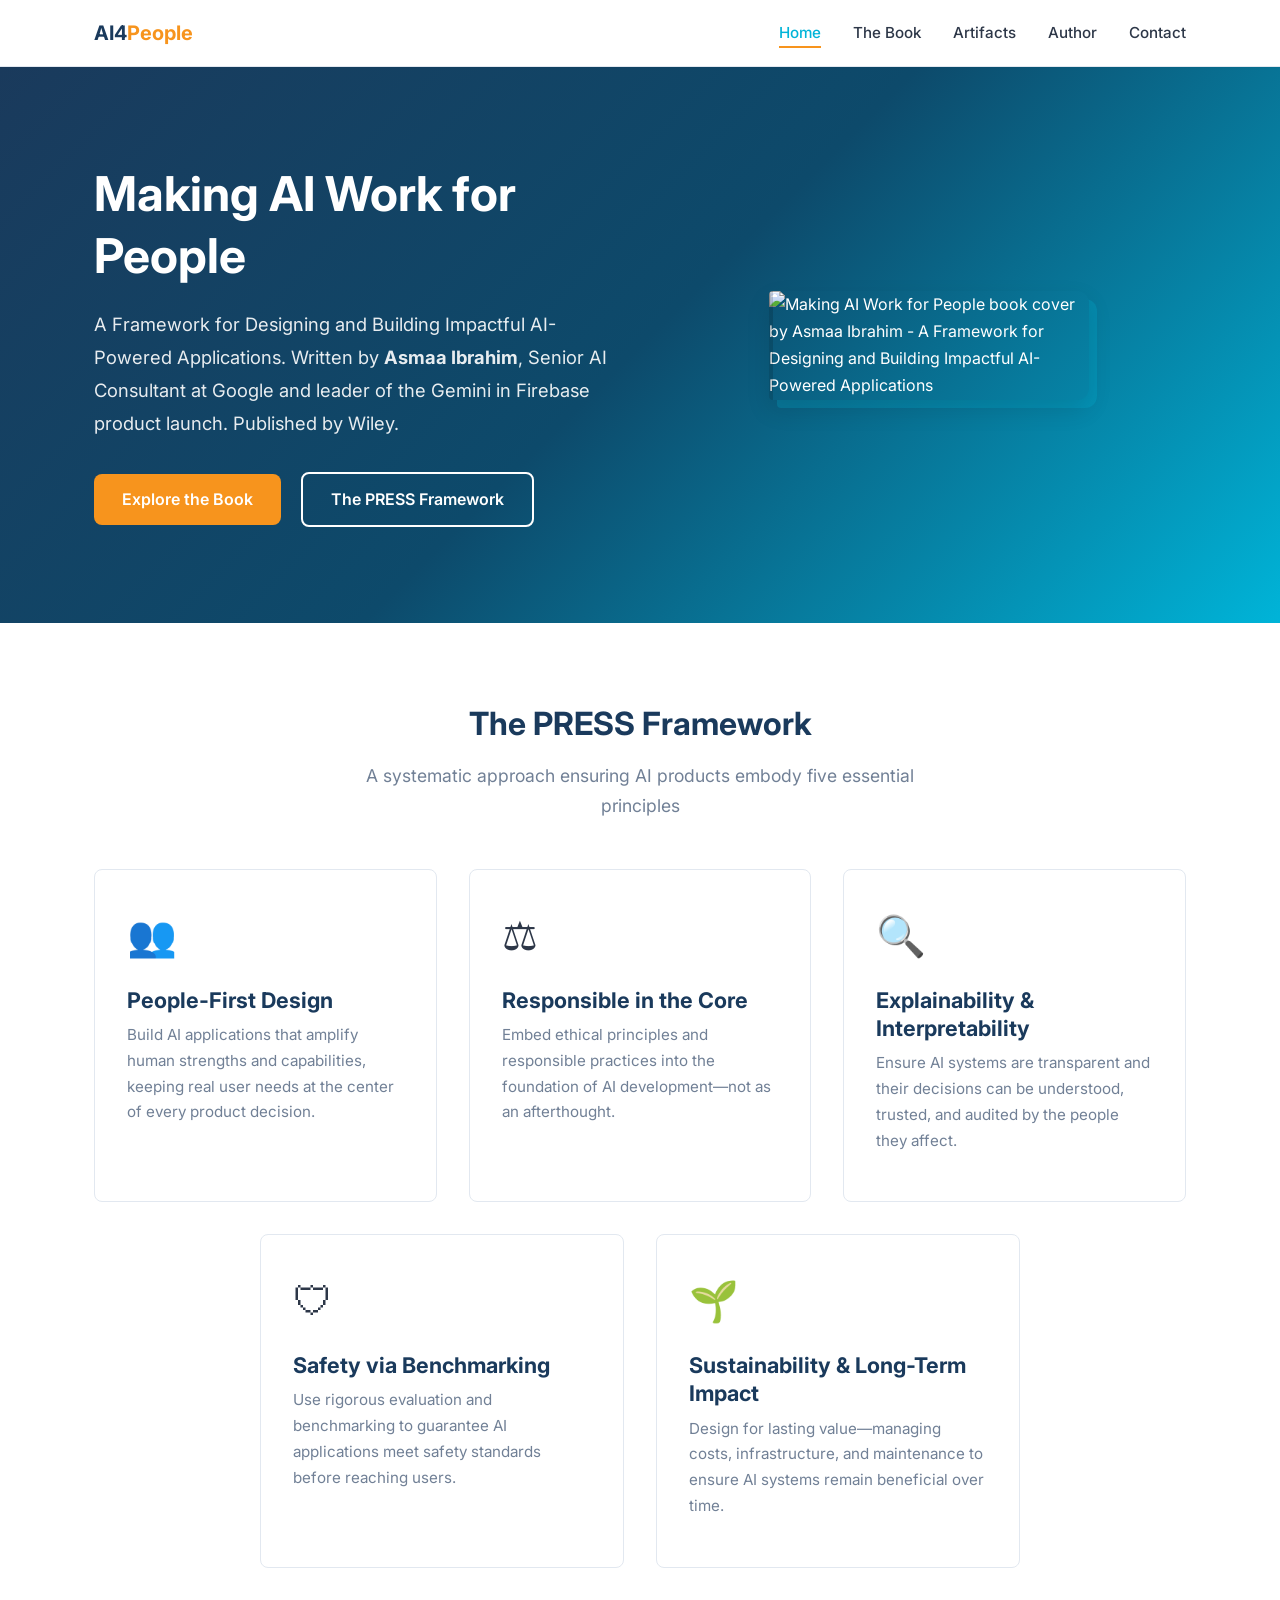
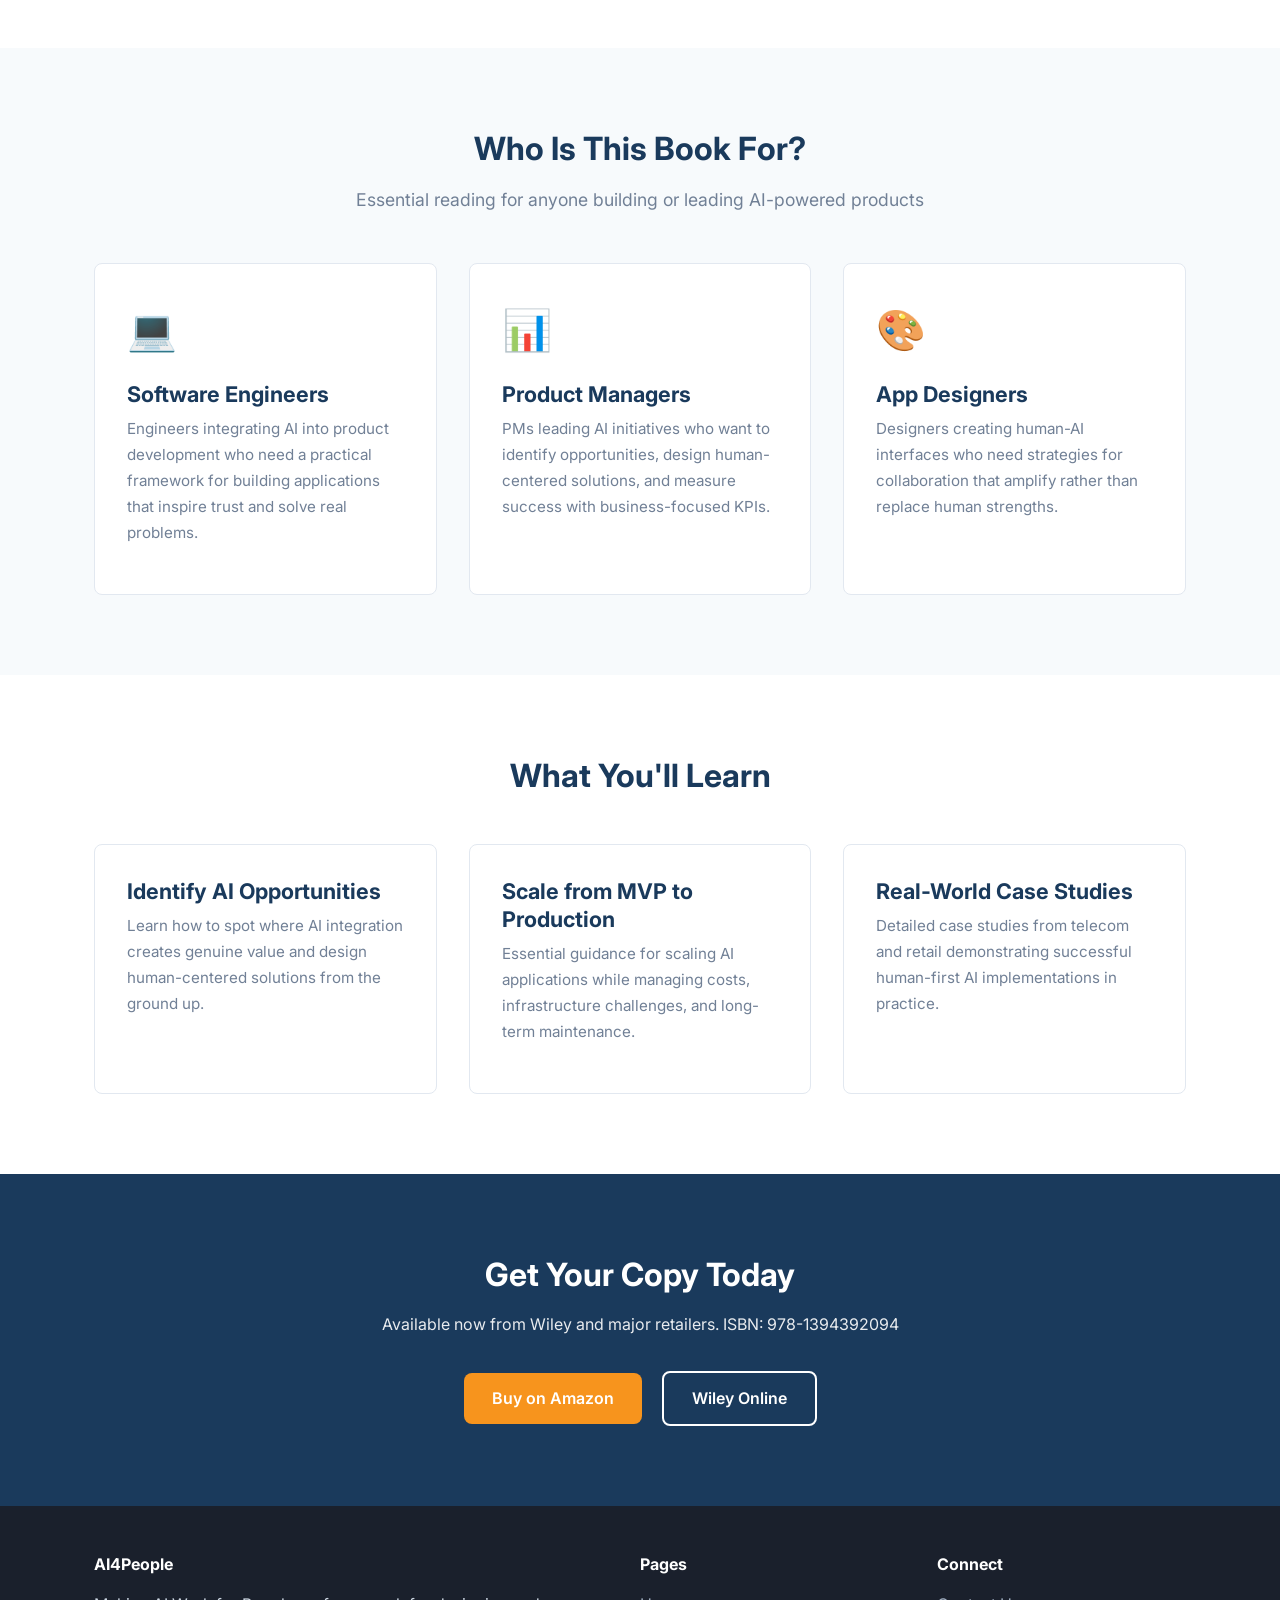
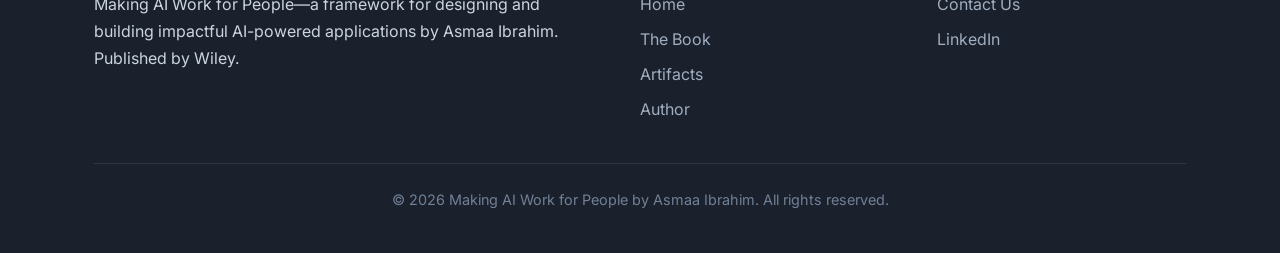
==== index.html @ 65f43d1f "Switch book cover from SVG to actual book cover image Reference images/book-cover.png for the real b" ====
<!DOCTYPE html>
<html lang="en">
<head>
  <meta charset="UTF-8">
  <meta name="viewport" content="width=device-width, initial-scale=1.0">
  <meta name="description" content="Making AI Work for People by Asmaa Ibrahim - A framework for designing and building impactful AI-powered applications. Published by Wiley.">
  <title>Making AI Work for People | Asmaa Ibrahim</title>
  <link rel="preconnect" href="https://fonts.googleapis.com">
  <link href="https://fonts.googleapis.com/css2?family=Inter:wght@400;500;600;700&display=swap" rel="stylesheet">
  <link rel="stylesheet" href="css/style.css">
</head>
<body>

  <!-- Navigation -->
  <nav class="navbar">
    <div class="container">
      <a href="index.html" class="logo">AI4<span>People</span></a>
      <button class="nav-toggle" aria-label="Toggle navigation">&#9776;</button>
      <ul class="nav-links">
        <li><a href="index.html">Home</a></li>
        <li><a href="book.html">The Book</a></li>
        <li><a href="artifacts.html">Artifacts</a></li>
        <li><a href="author.html">Author</a></li>
        <li><a href="contact.html">Contact</a></li>
      </ul>
    </div>
  </nav>

  <!-- Hero -->
  <section class="hero">
    <div class="container">
      <div class="hero-grid">
        <div>
          <h1>Making AI Work for People</h1>
          <p>A Framework for Designing and Building Impactful AI-Powered Applications. Written by <strong>Asmaa Ibrahim</strong>, Senior AI Consultant at Google and leader of the Gemini in Firebase product launch. Published by Wiley.</p>
          <a href="book.html" class="btn btn-primary">Explore the Book</a>
          <a href="artifacts.html" class="btn btn-outline" style="color:#fff;border-color:#fff;">The PRESS Framework</a>
        </div>
        <div class="hero-image">
          <div class="book-cover">
            <img src="images/book-cover.png" alt="Making AI Work for People book cover by Asmaa Ibrahim - A Framework for Designing and Building Impactful AI-Powered Applications">
          </div>
        </div>
      </div>
    </div>
  </section>

  <!-- PRESS Framework Overview -->
  <section class="section">
    <div class="container">
      <div class="section-header">
        <h2>The PRESS Framework</h2>
        <p>A systematic approach ensuring AI products embody five essential principles</p>
      </div>
      <div class="card-grid">
        <div class="card">
          <div class="card-icon">&#128101;</div>
          <h3>People-First Design</h3>
          <p>Build AI applications that amplify human strengths and capabilities, keeping real user needs at the center of every product decision.</p>
        </div>
        <div class="card">
          <div class="card-icon">&#9878;</div>
          <h3>Responsible in the Core</h3>
          <p>Embed ethical principles and responsible practices into the foundation of AI development&#8212;not as an afterthought.</p>
        </div>
        <div class="card">
          <div class="card-icon">&#128269;</div>
          <h3>Explainability &amp; Interpretability</h3>
          <p>Ensure AI systems are transparent and their decisions can be understood, trusted, and audited by the people they affect.</p>
        </div>
      </div>
      <div class="card-grid" style="margin-top: 2rem; max-width: 760px; margin-left: auto; margin-right: auto;">
        <div class="card">
          <div class="card-icon">&#128737;</div>
          <h3>Safety via Benchmarking</h3>
          <p>Use rigorous evaluation and benchmarking to guarantee AI applications meet safety standards before reaching users.</p>
        </div>
        <div class="card">
          <div class="card-icon">&#127793;</div>
          <h3>Sustainability &amp; Long-Term Impact</h3>
          <p>Design for lasting value&#8212;managing costs, infrastructure, and maintenance to ensure AI systems remain beneficial over time.</p>
        </div>
      </div>
    </div>
  </section>

  <!-- Who Is This For -->
  <section class="section section-alt">
    <div class="container">
      <div class="section-header">
        <h2>Who Is This Book For?</h2>
        <p>Essential reading for anyone building or leading AI-powered products</p>
      </div>
      <div class="card-grid">
        <div class="card">
          <div class="card-icon">&#128187;</div>
          <h3>Software Engineers</h3>
          <p>Engineers integrating AI into product development who need a practical framework for building applications that inspire trust and solve real problems.</p>
        </div>
        <div class="card">
          <div class="card-icon">&#128202;</div>
          <h3>Product Managers</h3>
          <p>PMs leading AI initiatives who want to identify opportunities, design human-centered solutions, and measure success with business-focused KPIs.</p>
        </div>
        <div class="card">
          <div class="card-icon">&#127912;</div>
          <h3>App Designers</h3>
          <p>Designers creating human-AI interfaces who need strategies for collaboration that amplify rather than replace human strengths.</p>
        </div>
      </div>
    </div>
  </section>

  <!-- What You'll Learn -->
  <section class="section">
    <div class="container">
      <div class="section-header">
        <h2>What You'll Learn</h2>
      </div>
      <div class="card-grid">
        <div class="card">
          <h3>Identify AI Opportunities</h3>
          <p>Learn how to spot where AI integration creates genuine value and design human-centered solutions from the ground up.</p>
        </div>
        <div class="card">
          <h3>Scale from MVP to Production</h3>
          <p>Essential guidance for scaling AI applications while managing costs, infrastructure challenges, and long-term maintenance.</p>
        </div>
        <div class="card">
          <h3>Real-World Case Studies</h3>
          <p>Detailed case studies from telecom and retail demonstrating successful human-first AI implementations in practice.</p>
        </div>
      </div>
    </div>
  </section>

  <!-- CTA -->
  <section class="section" style="background: var(--primary); color: #fff; text-align: center;">
    <div class="container">
      <h2 style="color: #fff;">Get Your Copy Today</h2>
      <p style="max-width: 600px; margin: 1rem auto 2rem; opacity: 0.9;">Available now from Wiley and major retailers. ISBN: 978-1394392094</p>
      <a href="https://www.amazon.com/Making-Work-People-AI-Powered-Applications/dp/1394392095" class="btn btn-primary" style="margin-right: 1rem;" target="_blank" rel="noopener">Buy on Amazon</a>
      <a href="https://onlinelibrary.wiley.com/doi/book/10.1002/9781394406463" class="btn btn-outline" style="color:#fff;border-color:#fff;" target="_blank" rel="noopener">Wiley Online</a>
    </div>
  </section>

  <!-- Footer -->
  <footer class="footer">
    <div class="container">
      <div class="footer-grid">
        <div>
          <h4>AI4People</h4>
          <p>Making AI Work for People&#8212;a framework for designing and building impactful AI-powered applications by Asmaa Ibrahim. Published by Wiley.</p>
        </div>
        <div>
          <h4>Pages</h4>
          <ul class="footer-links">
            <li><a href="index.html">Home</a></li>
            <li><a href="book.html">The Book</a></li>
            <li><a href="artifacts.html">Artifacts</a></li>
            <li><a href="author.html">Author</a></li>
          </ul>
        </div>
        <div>
          <h4>Connect</h4>
          <ul class="footer-links">
            <li><a href="contact.html">Contact Us</a></li>
            <li><a href="https://www.linkedin.com/in/asmaa-ibrahim/" target="_blank" rel="noopener">LinkedIn</a></li>
          </ul>
        </div>
      </div>
      <div class="footer-bottom">
        <p>&copy; 2026 Making AI Work for People by Asmaa Ibrahim. All rights reserved.</p>
      </div>
    </div>
  </footer>

  <script src="js/main.js"></script>
</body>
</html>
---- css/style.css ----
/* ===== Reset & Base ===== */
*, *::before, *::after {
  margin: 0;
  padding: 0;
  box-sizing: border-box;
}

:root {
  --primary: #1a3a5c;
  --primary-light: #00b4d8;
  --accent: #f7941d;
  --accent-hover: #e07d0a;
  --teal: #00b4d8;
  --blue: #3b82d0;
  --green: #6bbf4e;
  --coral: #e84d3d;
  --magenta: #e91e8c;
  --text: #2d3748;
  --text-light: #718096;
  --bg: #ffffff;
  --bg-alt: #f7fafc;
  --bg-dark: #1a202c;
  --border: #e2e8f0;
  --shadow: 0 4px 6px rgba(0, 0, 0, 0.07);
  --shadow-lg: 0 10px 25px rgba(0, 0, 0, 0.1);
  --radius: 8px;
  --max-width: 1140px;
}

html {
  scroll-behavior: smooth;
}

body {
  font-family: 'Inter', -apple-system, BlinkMacSystemFont, 'Segoe UI', Roboto, sans-serif;
  color: var(--text);
  background: var(--bg);
  line-height: 1.7;
  font-size: 16px;
}

a {
  color: var(--primary-light);
  text-decoration: none;
  transition: color 0.2s;
}

a:hover {
  color: var(--accent);
}

img {
  max-width: 100%;
  height: auto;
}

/* ===== Typography ===== */
h1, h2, h3, h4 {
  color: var(--primary);
  line-height: 1.3;
  font-weight: 700;
}

h1 { font-size: 2.75rem; }
h2 { font-size: 2rem; margin-bottom: 1rem; }
h3 { font-size: 1.35rem; margin-bottom: 0.5rem; }

p { margin-bottom: 1rem; }

/* ===== Layout ===== */
.container {
  max-width: var(--max-width);
  margin: 0 auto;
  padding: 0 1.5rem;
}

.section {
  padding: 5rem 0;
}

.section-alt {
  background: var(--bg-alt);
}

.section-header {
  text-align: center;
  margin-bottom: 3rem;
}

.section-header p {
  color: var(--text-light);
  font-size: 1.1rem;
  max-width: 600px;
  margin: 0.5rem auto 0;
}

/* ===== Navigation ===== */
.navbar {
  background: var(--bg);
  border-bottom: 1px solid var(--border);
  padding: 1rem 0;
  position: sticky;
  top: 0;
  z-index: 1000;
  box-shadow: 0 1px 3px rgba(0, 0, 0, 0.05);
}

.navbar .container {
  display: flex;
  justify-content: space-between;
  align-items: center;
}

.navbar .logo {
  font-size: 1.25rem;
  font-weight: 700;
  color: var(--primary);
}

.navbar .logo span {
  color: var(--accent);
}

.nav-links {
  display: flex;
  list-style: none;
  gap: 2rem;
}

.nav-links a {
  color: var(--text);
  font-weight: 500;
  font-size: 0.95rem;
  padding: 0.25rem 0;
  border-bottom: 2px solid transparent;
  transition: all 0.2s;
}

.nav-links a:hover,
.nav-links a.active {
  color: var(--primary-light);
  border-bottom-color: var(--accent);
}

.nav-toggle {
  display: none;
  background: none;
  border: none;
  font-size: 1.5rem;
  cursor: pointer;
  color: var(--primary);
}

/* ===== Buttons ===== */
.btn {
  display: inline-block;
  padding: 0.75rem 1.75rem;
  border-radius: var(--radius);
  font-weight: 600;
  font-size: 1rem;
  cursor: pointer;
  transition: all 0.2s;
  border: none;
  text-align: center;
}

.btn-primary {
  background: var(--accent);
  color: #fff;
}

.btn-primary:hover {
  background: var(--accent-hover);
  color: #fff;
}

.btn-outline {
  background: transparent;
  color: var(--primary);
  border: 2px solid var(--primary);
}

.btn-outline:hover {
  background: var(--primary);
  color: #fff;
}

/* ===== Hero ===== */
.hero {
  background: linear-gradient(135deg, var(--primary) 0%, #0d4a6b 50%, var(--teal) 100%);
  color: #fff;
  padding: 6rem 0;
}

.hero-grid {
  display: grid;
  grid-template-columns: 1fr 1fr;
  gap: 4rem;
  align-items: center;
}

.hero h1 {
  color: #fff;
  margin-bottom: 1.25rem;
  font-size: 3rem;
}

.hero p {
  font-size: 1.15rem;
  opacity: 0.9;
  margin-bottom: 2rem;
  line-height: 1.8;
}

.hero .btn-primary {
  margin-right: 1rem;
}

.hero-image {
  display: flex;
  justify-content: center;
}

.book-cover {
  width: 320px;
  border-radius: 4px 12px 12px 4px;
  box-shadow: var(--shadow-lg), 8px 8px 0 rgba(0, 180, 216, 0.25);
  overflow: hidden;
  position: relative;
}

.book-cover::before {
  content: '';
  position: absolute;
  left: 0;
  top: 0;
  bottom: 0;
  width: 4px;
  background: rgba(0,0,0,0.15);
  z-index: 1;
}

.book-cover img {
  width: 100%;
  height: auto;
  display: block;
}

/* ===== Cards ===== */
.card-grid {
  display: grid;
  grid-template-columns: repeat(auto-fit, minmax(300px, 1fr));
  gap: 2rem;
}

.card {
  background: var(--bg);
  border: 1px solid var(--border);
  border-radius: var(--radius);
  padding: 2rem;
  transition: all 0.3s;
}

.card:hover {
  box-shadow: var(--shadow-lg);
  transform: translateY(-2px);
}

.card-icon {
  font-size: 2.5rem;
  margin-bottom: 1rem;
}

.card h3 {
  color: var(--primary);
}

.card p {
  color: var(--text-light);
  font-size: 0.95rem;
}

/* ===== Author Section ===== */
.author-grid {
  display: grid;
  grid-template-columns: 300px 1fr;
  gap: 3rem;
  align-items: start;
}

.author-photo {
  width: 300px;
  height: 300px;
  background: linear-gradient(135deg, var(--bg-alt), var(--border));
  border-radius: 50%;
  display: flex;
  align-items: center;
  justify-content: center;
  font-size: 4rem;
  color: var(--primary);
}

/* ===== Artifacts Table ===== */
.artifact-list {
  display: grid;
  gap: 1.5rem;
}

.artifact-item {
  background: var(--bg);
  border: 1px solid var(--border);
  border-left: 4px solid var(--accent);
  border-radius: var(--radius);
  padding: 1.5rem 2rem;
  transition: all 0.3s;
}

.artifact-item:hover {
  box-shadow: var(--shadow);
}

.artifact-item h3 {
  margin-bottom: 0.25rem;
}

.artifact-meta {
  font-size: 0.85rem;
  color: var(--text-light);
  margin-bottom: 0.5rem;
}

.artifact-tag {
  display: inline-block;
  background: var(--bg-alt);
  color: var(--primary-light);
  font-size: 0.8rem;
  font-weight: 600;
  padding: 0.2rem 0.6rem;
  border-radius: 999px;
  margin-right: 0.5rem;
}

/* ===== Contact Form ===== */
.contact-grid {
  display: grid;
  grid-template-columns: 1fr 1fr;
  gap: 3rem;
}

.form-group {
  margin-bottom: 1.25rem;
}

.form-group label {
  display: block;
  font-weight: 600;
  margin-bottom: 0.4rem;
  font-size: 0.95rem;
}

.form-group input,
.form-group textarea,
.form-group select {
  width: 100%;
  padding: 0.75rem 1rem;
  border: 1px solid var(--border);
  border-radius: var(--radius);
  font-size: 1rem;
  font-family: inherit;
  transition: border-color 0.2s;
}

.form-group input:focus,
.form-group textarea:focus,
.form-group select:focus {
  outline: none;
  border-color: var(--primary-light);
  box-shadow: 0 0 0 3px rgba(0, 180, 216, 0.15);
}

.form-group textarea {
  resize: vertical;
  min-height: 120px;
}

.contact-info-card {
  background: var(--bg-alt);
  border-radius: var(--radius);
  padding: 2rem;
  margin-bottom: 1.5rem;
}

.contact-info-card h3 {
  margin-bottom: 1rem;
}

.contact-info-item {
  display: flex;
  align-items: center;
  gap: 0.75rem;
  margin-bottom: 0.75rem;
  color: var(--text);
}

.contact-info-item span:first-child {
  font-size: 1.25rem;
}

/* ===== Footer ===== */
.footer {
  background: var(--bg-dark);
  color: #cbd5e0;
  padding: 3rem 0 1.5rem;
}

.footer-grid {
  display: grid;
  grid-template-columns: 2fr 1fr 1fr;
  gap: 3rem;
  margin-bottom: 2rem;
}

.footer h4 {
  color: #fff;
  margin-bottom: 1rem;
}

.footer a {
  color: #a0aec0;
}

.footer a:hover {
  color: var(--accent);
}

.footer-links {
  list-style: none;
}

.footer-links li {
  margin-bottom: 0.5rem;
}

.footer-bottom {
  border-top: 1px solid #2d3748;
  padding-top: 1.5rem;
  text-align: center;
  font-size: 0.9rem;
  color: #718096;
}

/* ===== Chapter List ===== */
.chapter-list {
  counter-reset: chapter;
}

.chapter-item {
  display: flex;
  gap: 1.5rem;
  padding: 1.25rem 0;
  border-bottom: 1px solid var(--border);
}

.chapter-number {
  flex-shrink: 0;
  width: 48px;
  height: 48px;
  background: var(--primary);
  color: #fff;
  border-radius: 50%;
  display: flex;
  align-items: center;
  justify-content: center;
  font-weight: 700;
  font-size: 1.1rem;
}

.chapter-item h3 {
  margin-bottom: 0.25rem;
}

.chapter-item p {
  color: var(--text-light);
  font-size: 0.95rem;
  margin-bottom: 0;
}

/* ===== Responsive ===== */
@media (max-width: 768px) {
  h1 { font-size: 2rem; }
  h2 { font-size: 1.5rem; }

  .hero { padding: 3rem 0; }
  .hero h1 { font-size: 2.25rem; }
  .hero-grid { grid-template-columns: 1fr; text-align: center; }
  .hero-image { order: -1; }
  .book-cover { width: 220px; }

  .section { padding: 3rem 0; }

  .nav-toggle { display: block; }
  .nav-links {
    display: none;
    position: absolute;
    top: 100%;
    left: 0;
    right: 0;
    background: var(--bg);
    flex-direction: column;
    padding: 1rem 1.5rem;
    border-bottom: 1px solid var(--border);
    gap: 0.75rem;
  }
  .nav-links.open { display: flex; }

  .card-grid { grid-template-columns: 1fr; }
  .author-grid { grid-template-columns: 1fr; justify-items: center; text-align: center; }
  .contact-grid { grid-template-columns: 1fr; }
  .footer-grid { grid-template-columns: 1fr; }
}
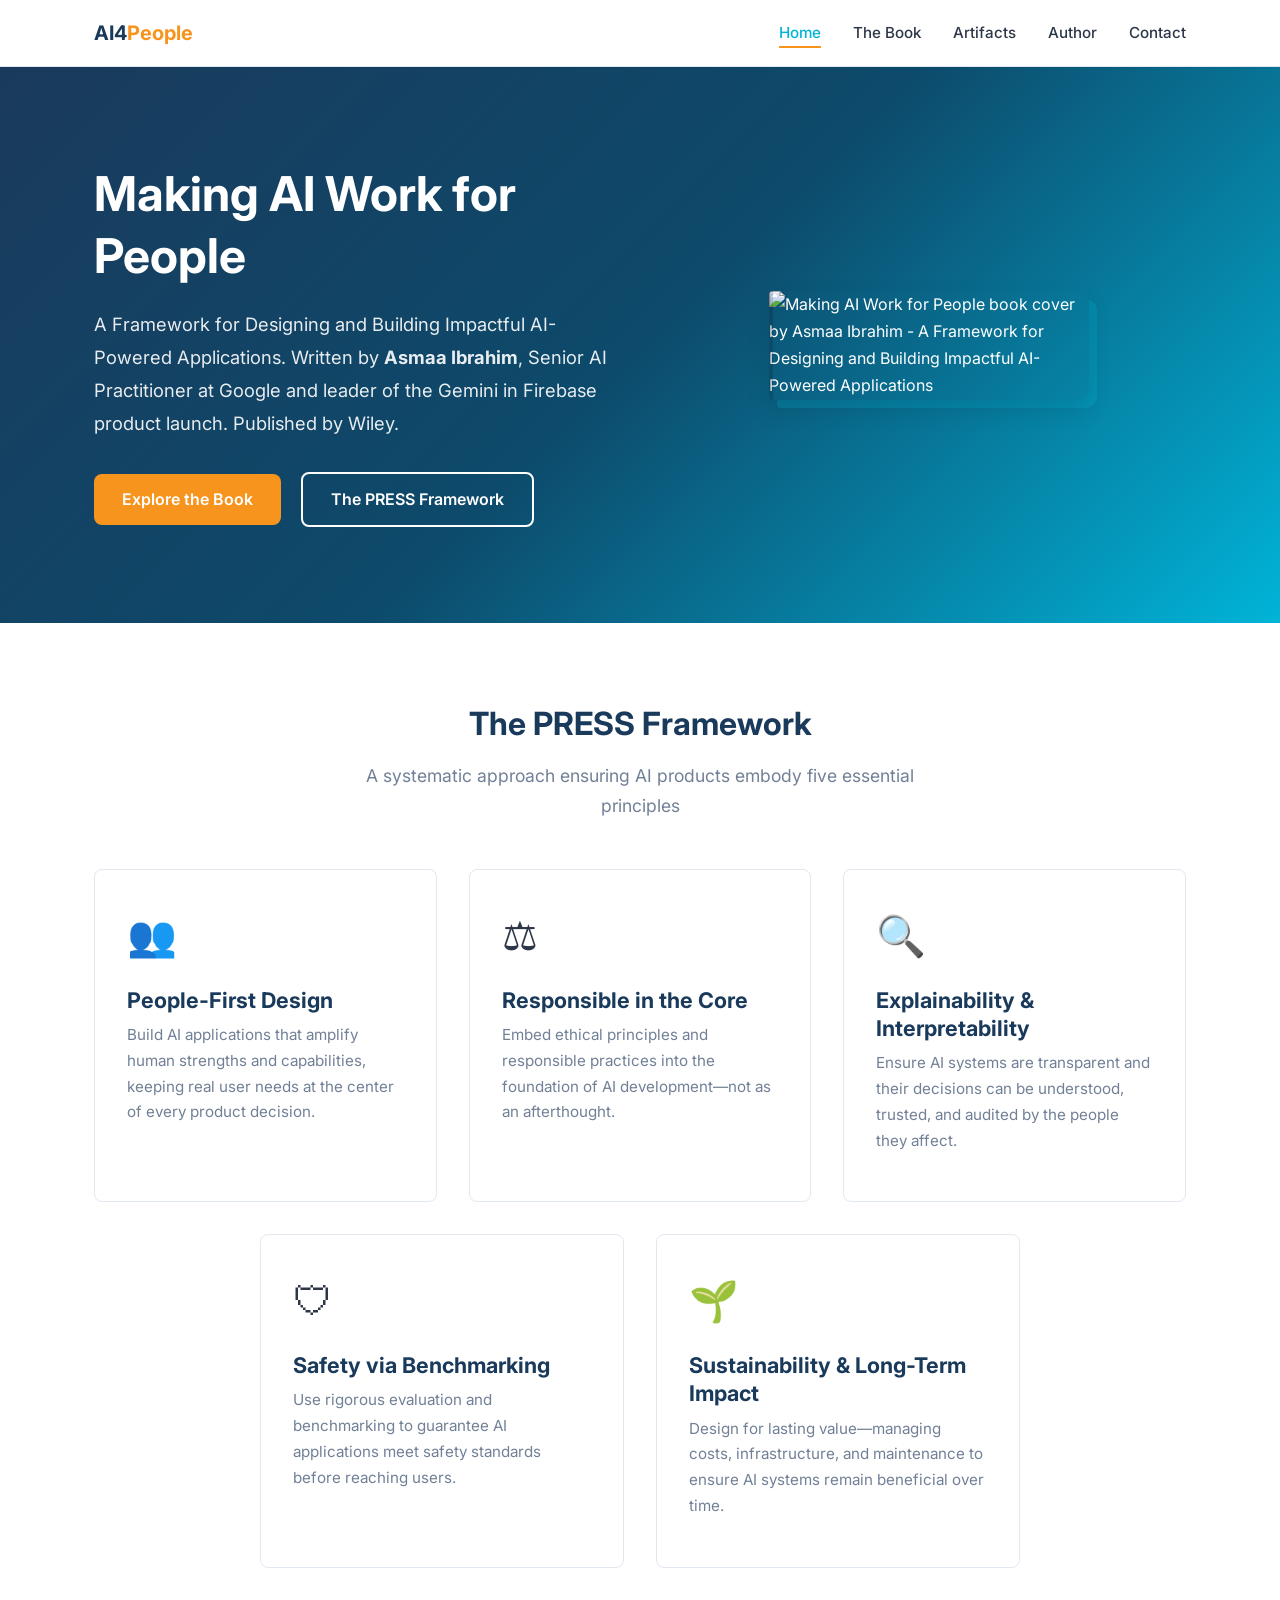
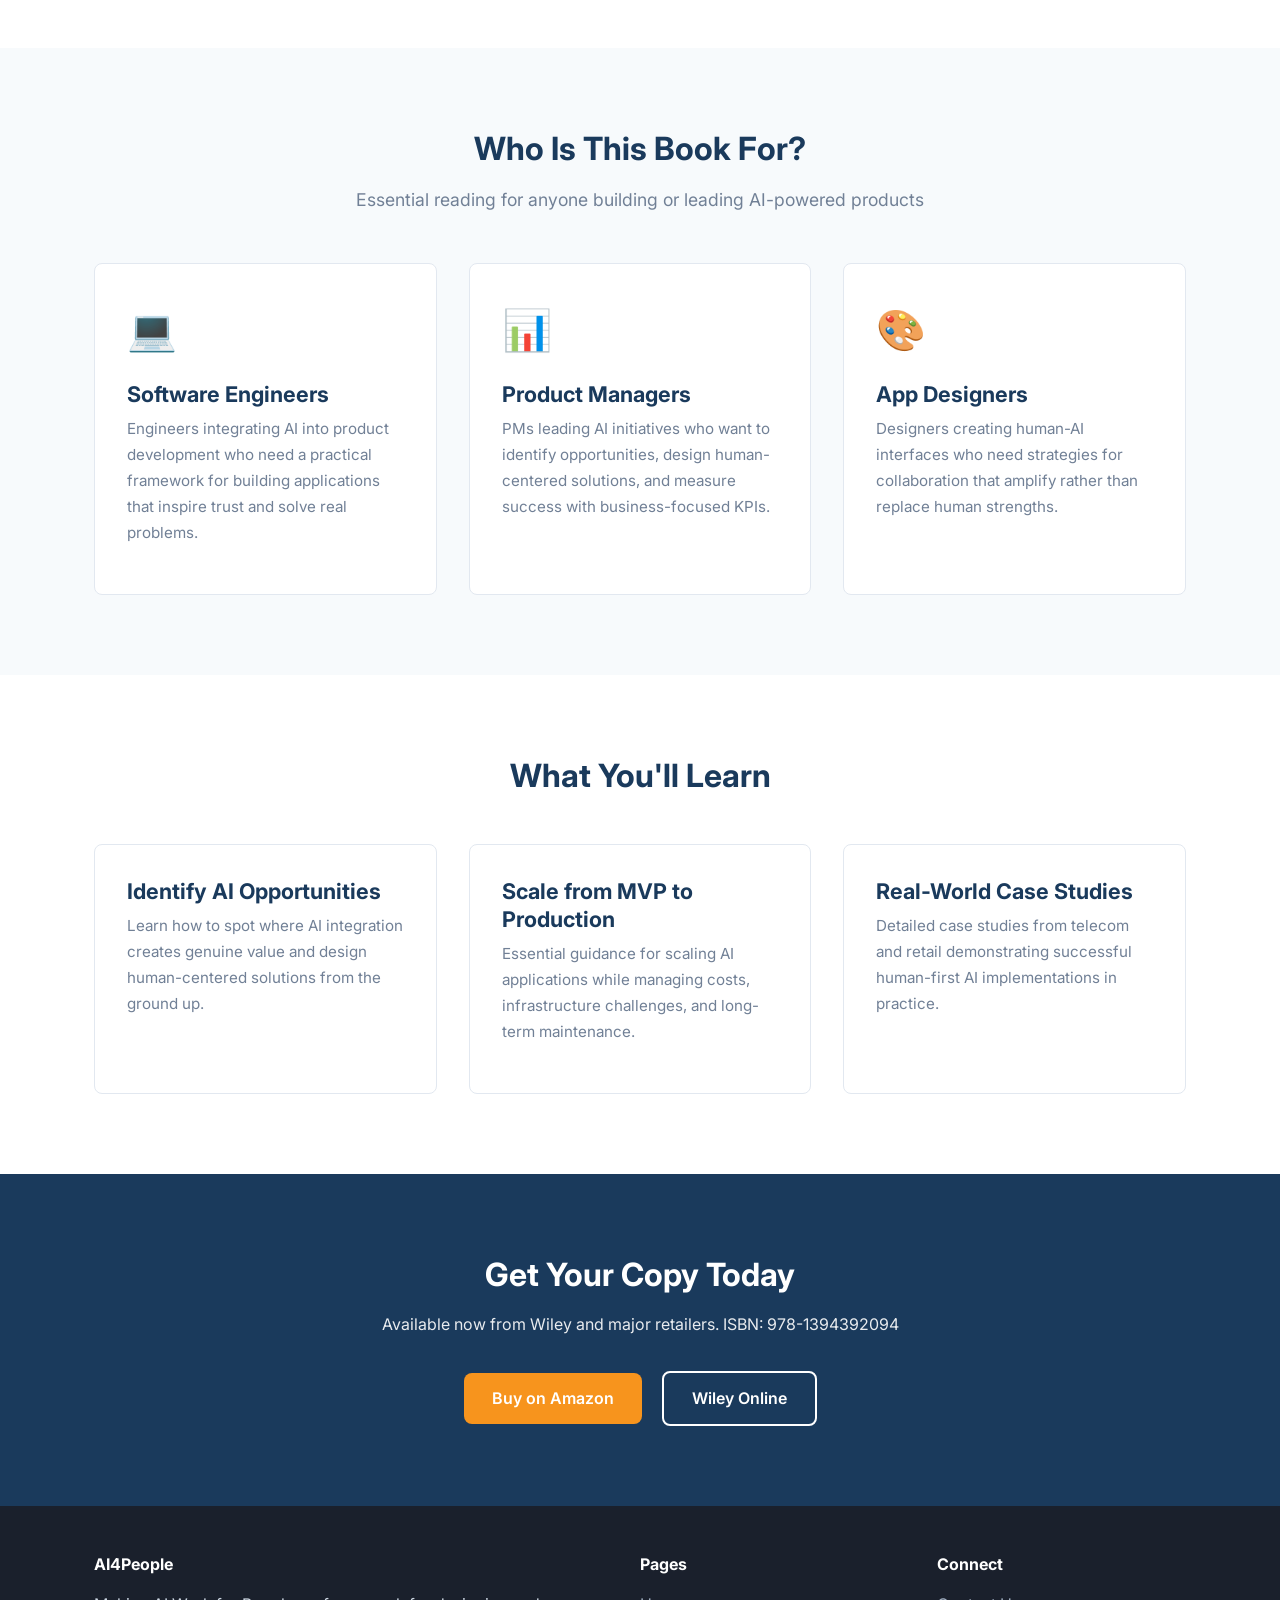
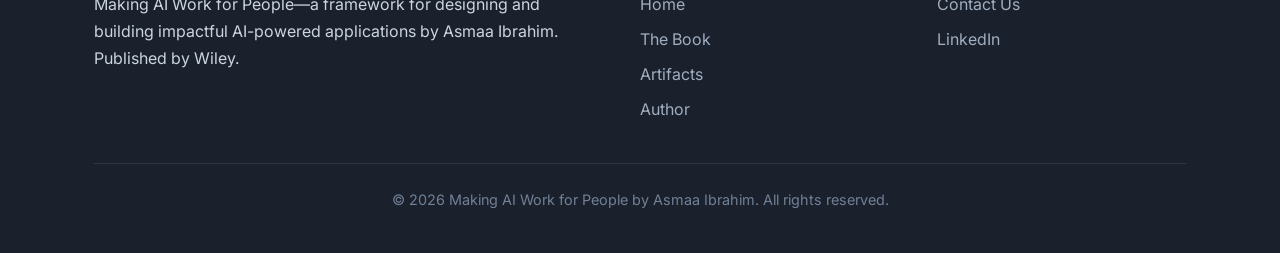
==== commit 5253c945: "Replace AI Consultant with AI Practitioner across all pages https://claude.ai/code/session_01W38r7Wu" ====
--- a/index.html
+++ b/index.html
@@ -32,7 +32,7 @@
       <div class="hero-grid">
         <div>
           <h1>Making AI Work for People</h1>
-          <p>A Framework for Designing and Building Impactful AI-Powered Applications. Written by <strong>Asmaa Ibrahim</strong>, Senior AI Consultant at Google and leader of the Gemini in Firebase product launch. Published by Wiley.</p>
+          <p>A Framework for Designing and Building Impactful AI-Powered Applications. Written by <strong>Asmaa Ibrahim</strong>, Senior AI Practitioner at Google and leader of the Gemini in Firebase product launch. Published by Wiley.</p>
           <a href="book.html" class="btn btn-primary">Explore the Book</a>
           <a href="artifacts.html" class="btn btn-outline" style="color:#fff;border-color:#fff;">The PRESS Framework</a>
         </div>
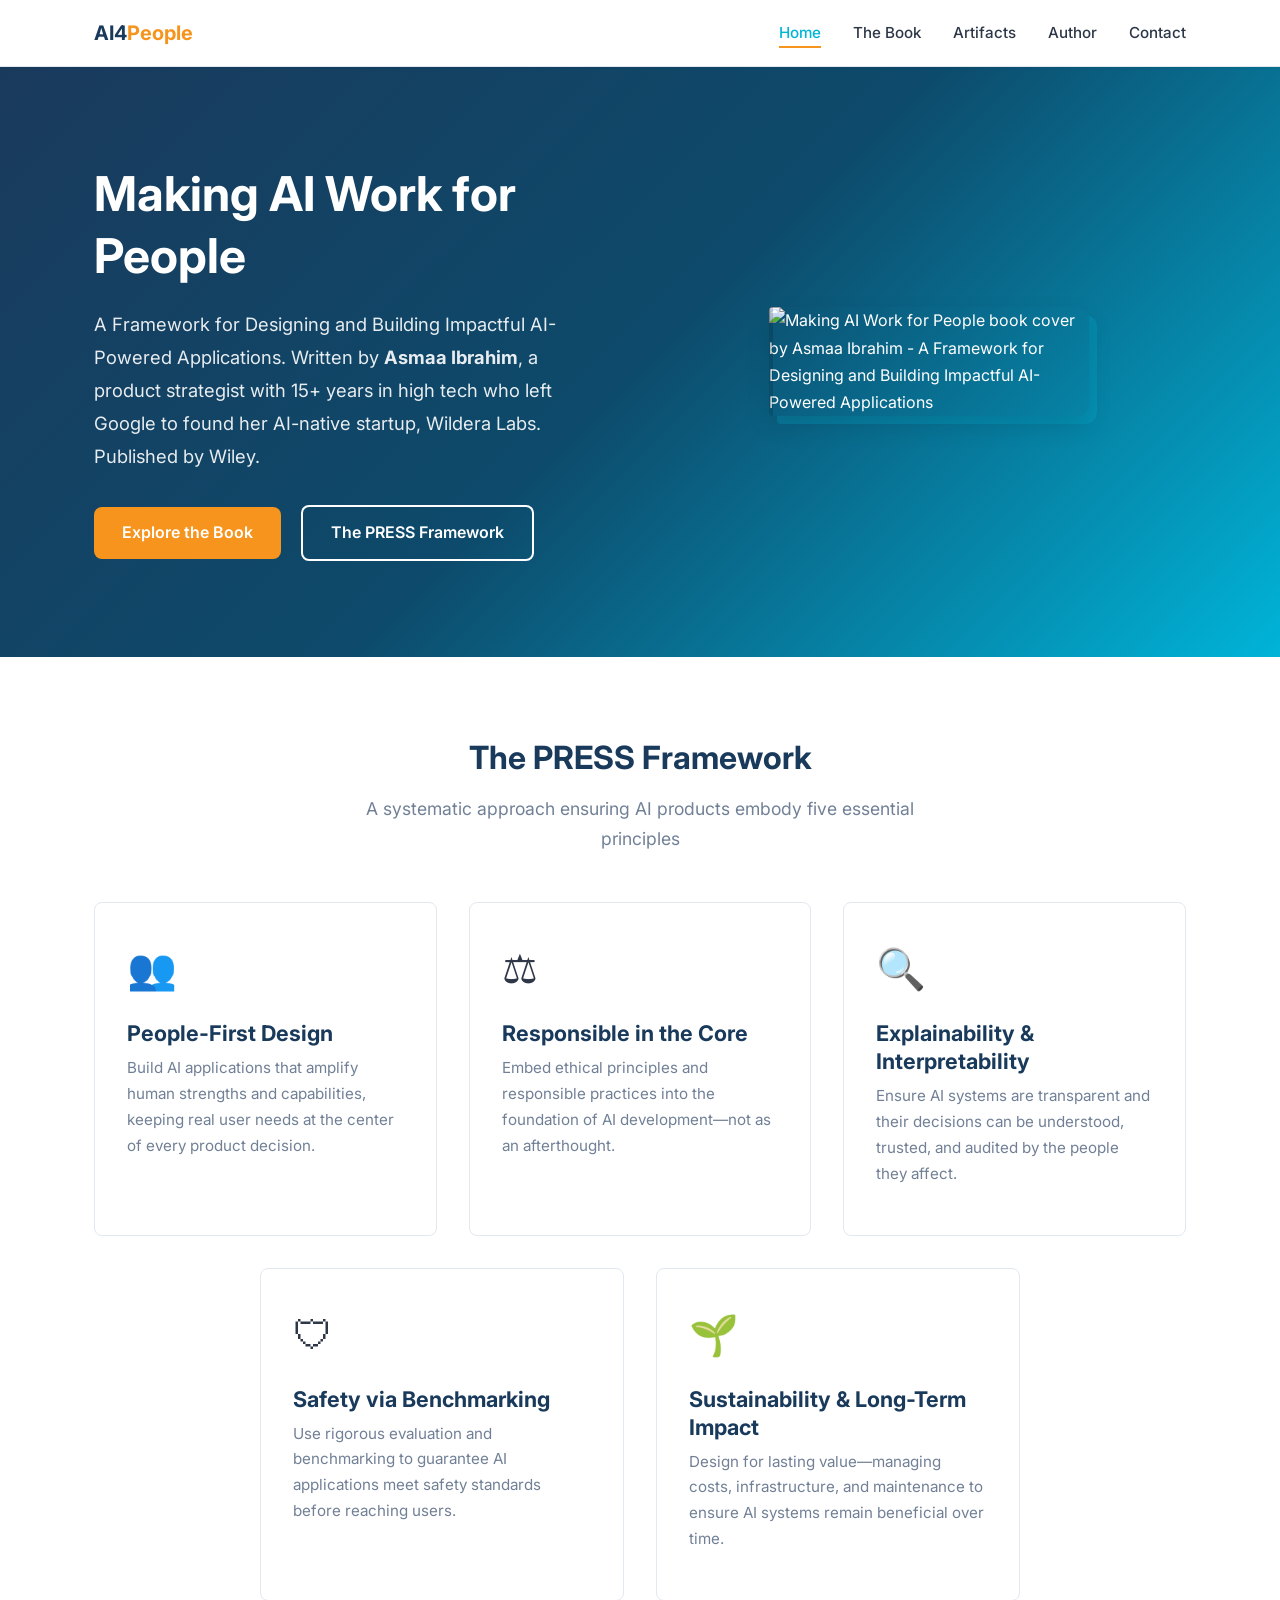
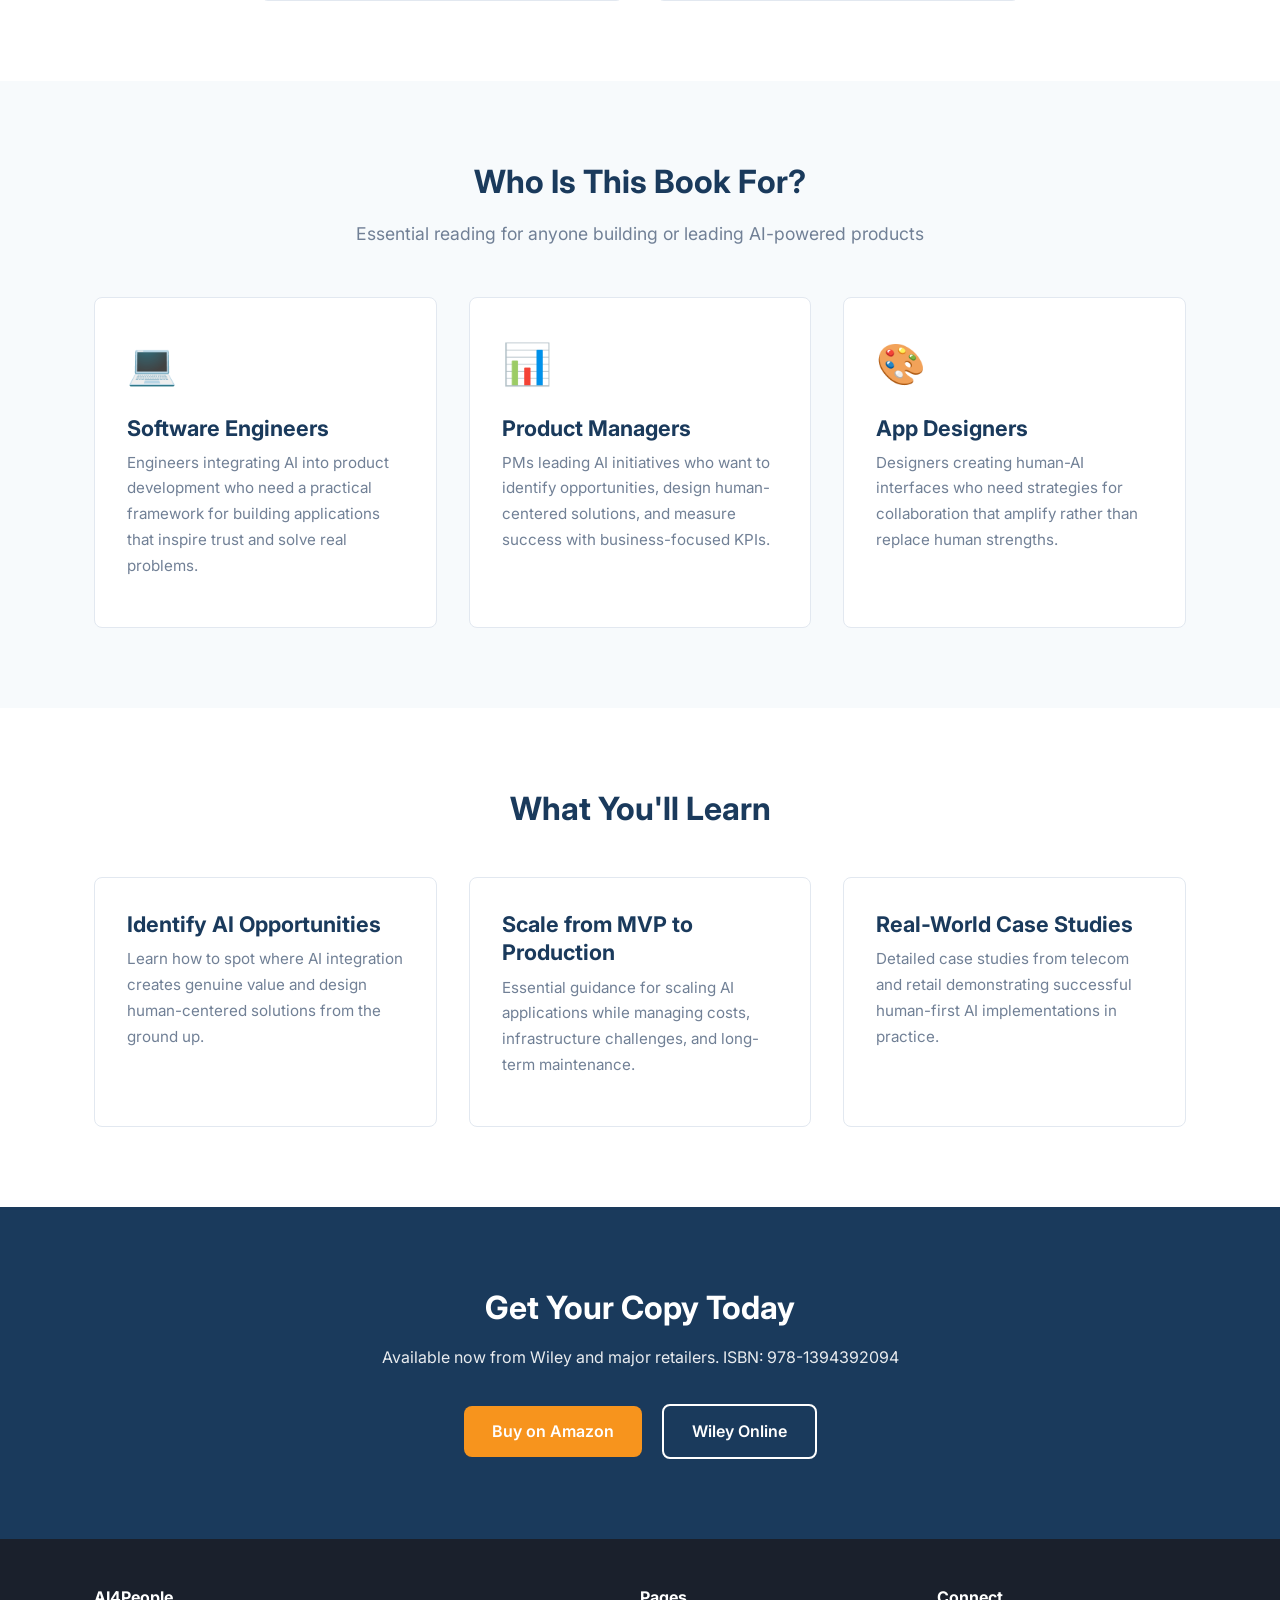
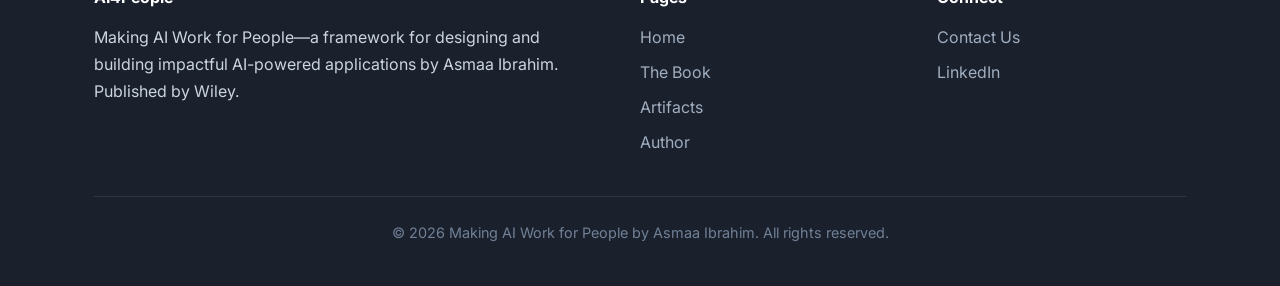
==== commit caf0ebbb: "Update author bio to highlight founding Wildera Labs after leaving Google Reword bio across all page" ====
--- a/index.html
+++ b/index.html
@@ -32,7 +32,7 @@
       <div class="hero-grid">
         <div>
           <h1>Making AI Work for People</h1>
-          <p>A Framework for Designing and Building Impactful AI-Powered Applications. Written by <strong>Asmaa Ibrahim</strong>, Senior AI Practitioner at Google and leader of the Gemini in Firebase product launch. Published by Wiley.</p>
+          <p>A Framework for Designing and Building Impactful AI-Powered Applications. Written by <strong>Asmaa Ibrahim</strong>, a product strategist with 15+ years in high tech who left Google to found her AI-native startup, Wildera Labs. Published by Wiley.</p>
           <a href="book.html" class="btn btn-primary">Explore the Book</a>
           <a href="artifacts.html" class="btn btn-outline" style="color:#fff;border-color:#fff;">The PRESS Framework</a>
         </div>
--- a/css/style.css
+++ b/css/style.css
@@ -291,13 +291,14 @@
 .author-photo {
   width: 300px;
   height: 300px;
-  background: linear-gradient(135deg, var(--bg-alt), var(--border));
   border-radius: 50%;
-  display: flex;
-  align-items: center;
-  justify-content: center;
-  font-size: 4rem;
-  color: var(--primary);
+  overflow: hidden;
+}
+
+.author-photo img {
+  width: 100%;
+  height: 100%;
+  object-fit: cover;
 }
 
 /* ===== Artifacts Table ===== */
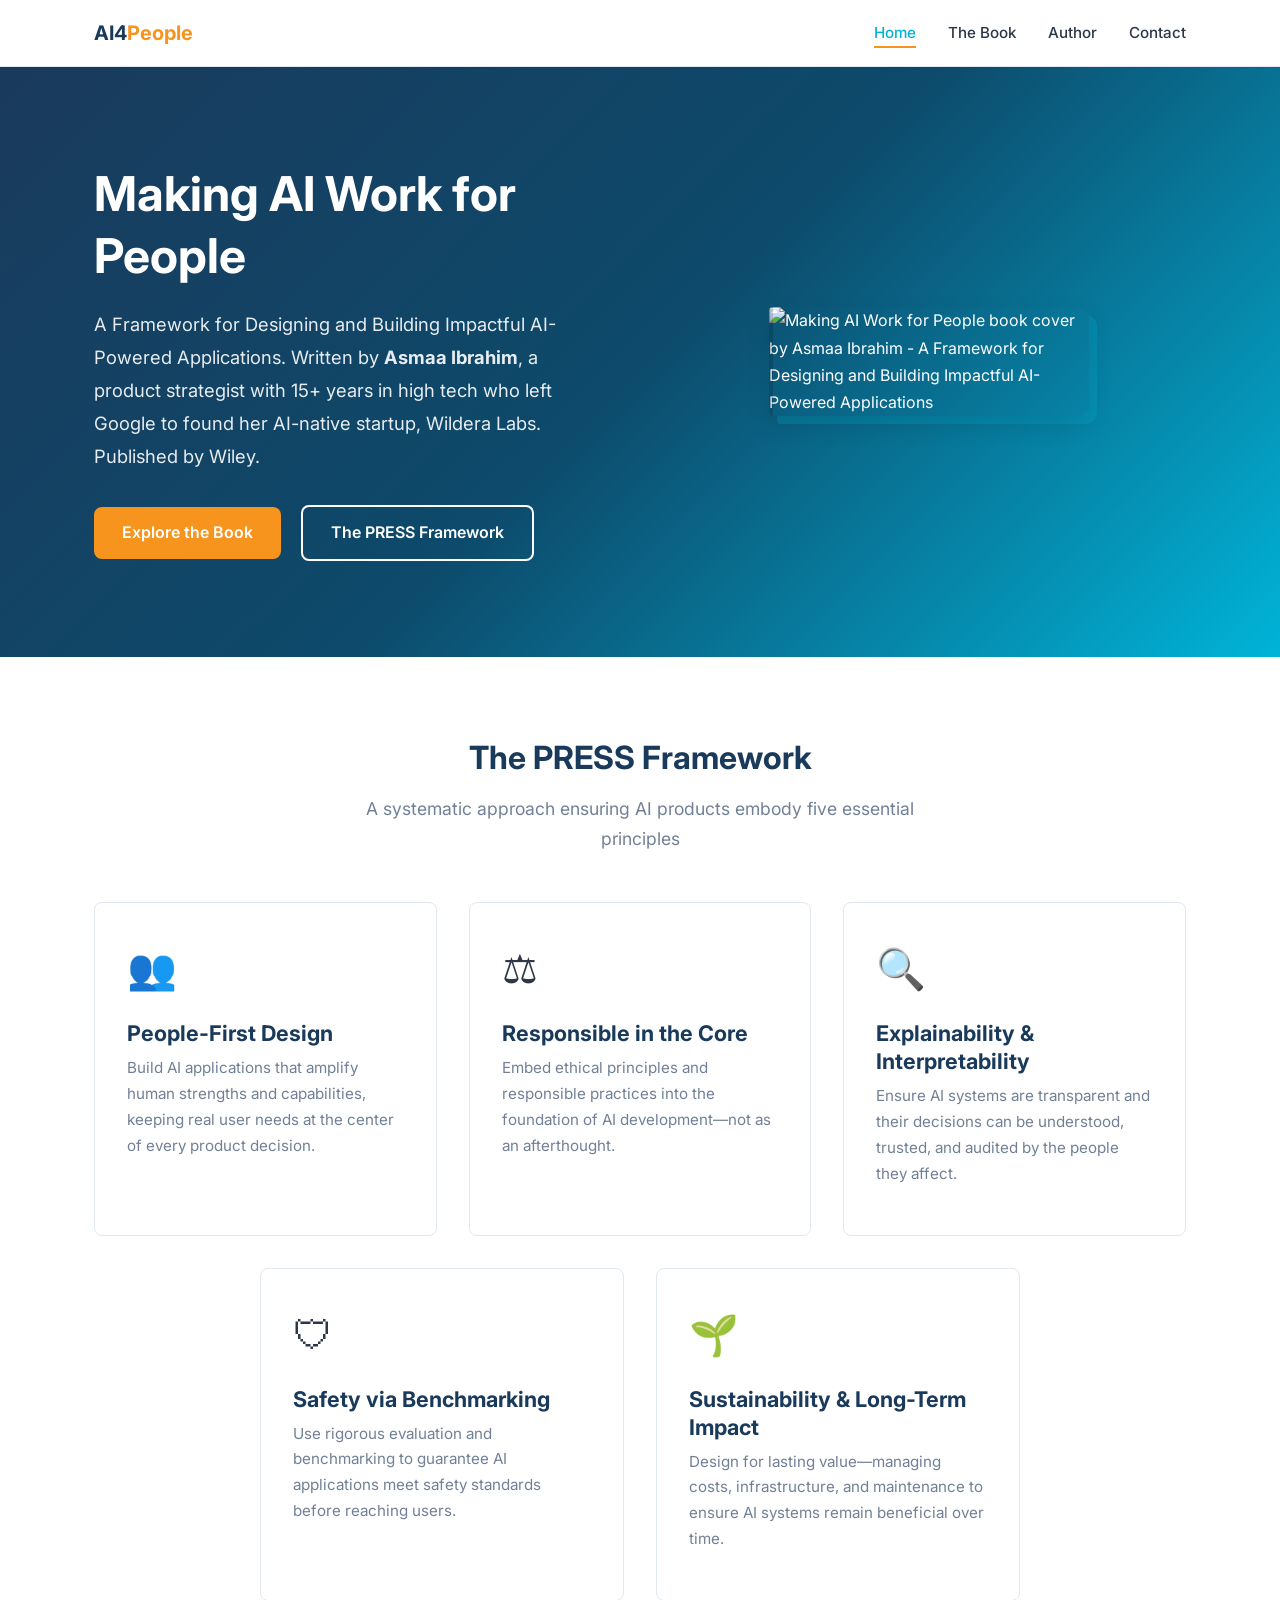
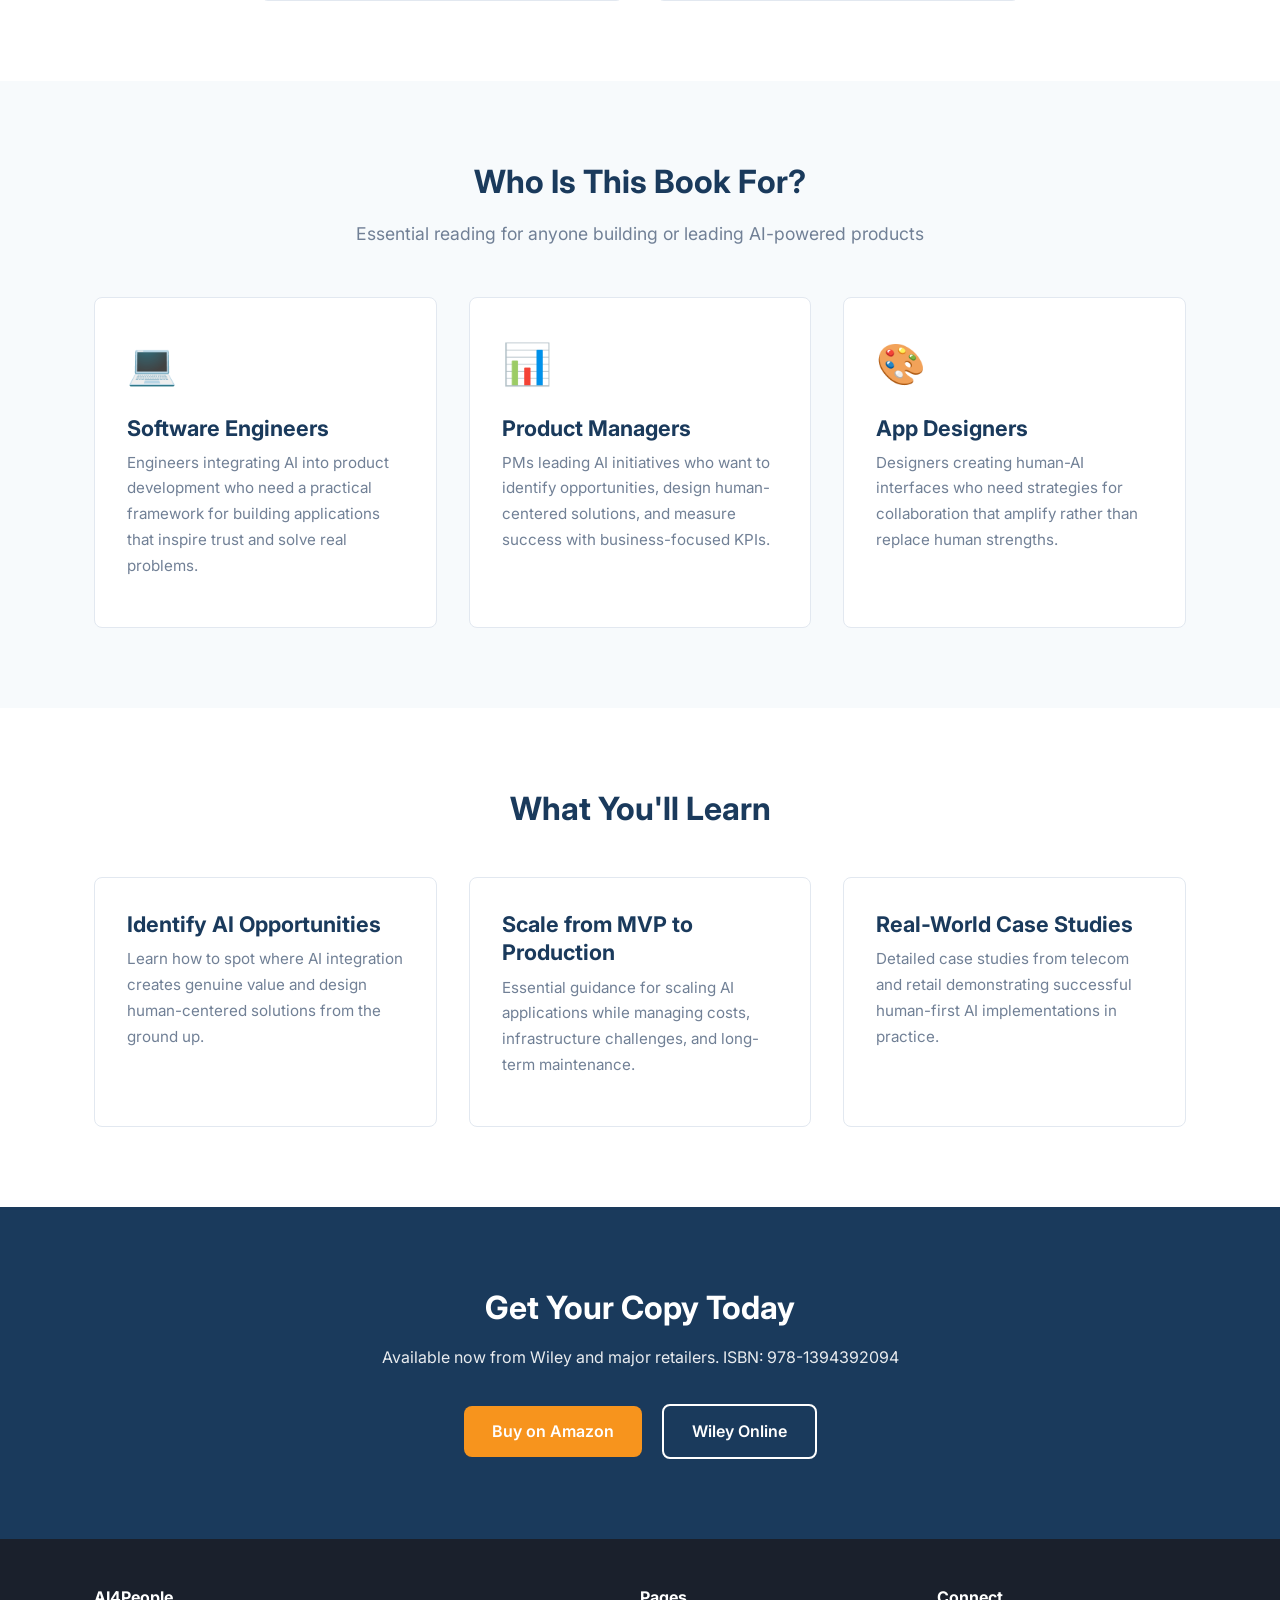
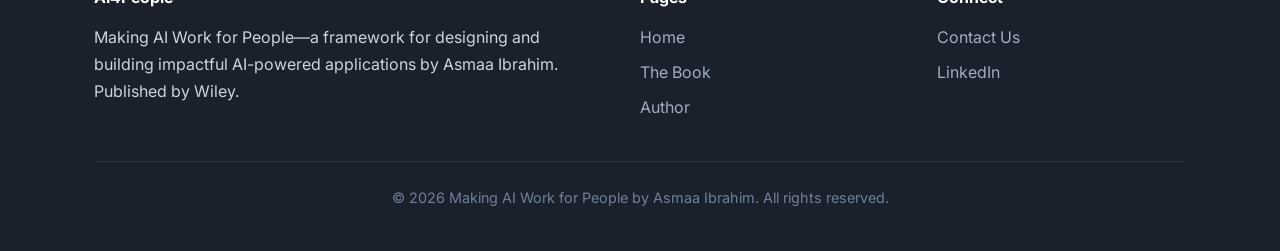
==== commit 5db58023: "Merge Book and Artifacts into single page, remove book.html Combine book overview, PRESS framework, " ====
--- a/index.html
+++ b/index.html
@@ -18,8 +18,7 @@
       <button class="nav-toggle" aria-label="Toggle navigation">&#9776;</button>
       <ul class="nav-links">
         <li><a href="index.html">Home</a></li>
-        <li><a href="book.html">The Book</a></li>
-        <li><a href="artifacts.html">Artifacts</a></li>
+        <li><a href="artifacts.html">The Book</a></li>
         <li><a href="author.html">Author</a></li>
         <li><a href="contact.html">Contact</a></li>
       </ul>
@@ -33,7 +32,7 @@
         <div>
           <h1>Making AI Work for People</h1>
           <p>A Framework for Designing and Building Impactful AI-Powered Applications. Written by <strong>Asmaa Ibrahim</strong>, a product strategist with 15+ years in high tech who left Google to found her AI-native startup, Wildera Labs. Published by Wiley.</p>
-          <a href="book.html" class="btn btn-primary">Explore the Book</a>
+          <a href="artifacts.html" class="btn btn-primary">Explore the Book</a>
           <a href="artifacts.html" class="btn btn-outline" style="color:#fff;border-color:#fff;">The PRESS Framework</a>
         </div>
         <div class="hero-image">
@@ -156,8 +155,7 @@
           <h4>Pages</h4>
           <ul class="footer-links">
             <li><a href="index.html">Home</a></li>
-            <li><a href="book.html">The Book</a></li>
-            <li><a href="artifacts.html">Artifacts</a></li>
+            <li><a href="artifacts.html">The Book</a></li>
             <li><a href="author.html">Author</a></li>
           </ul>
         </div>
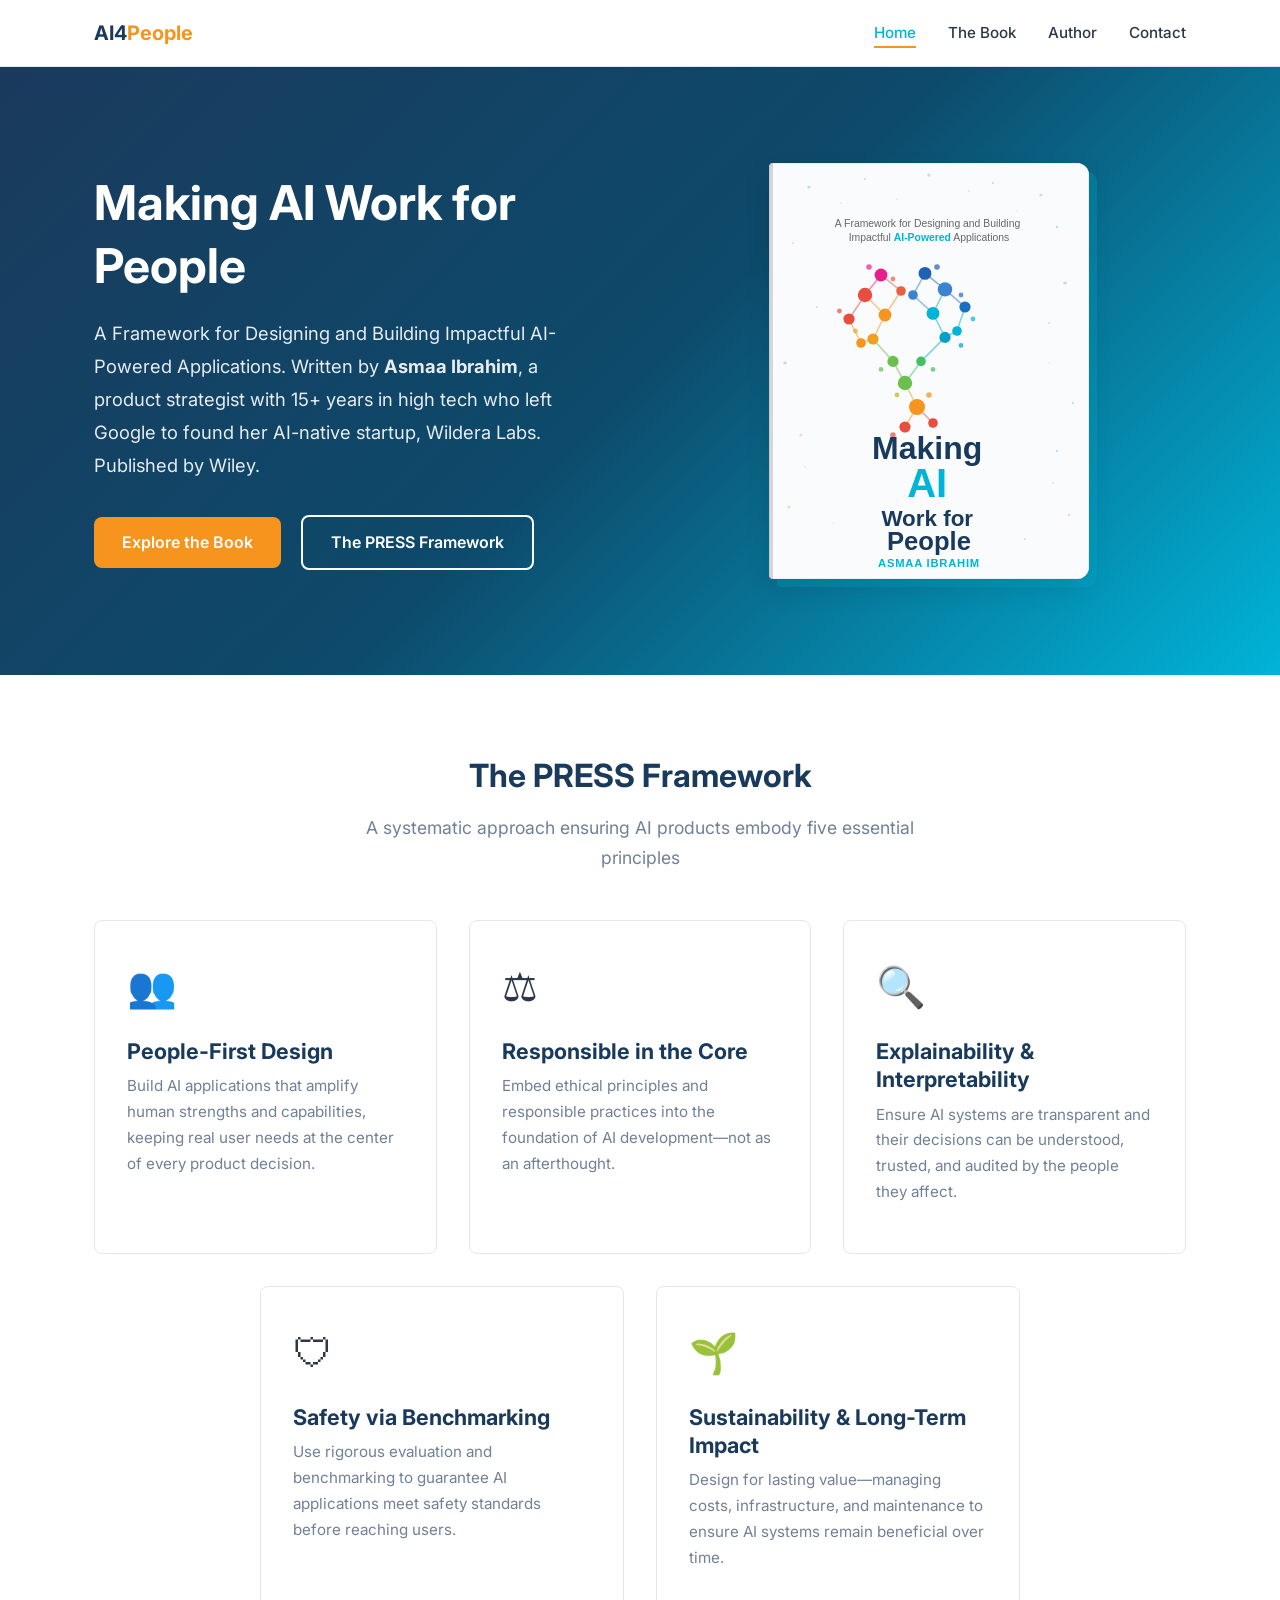
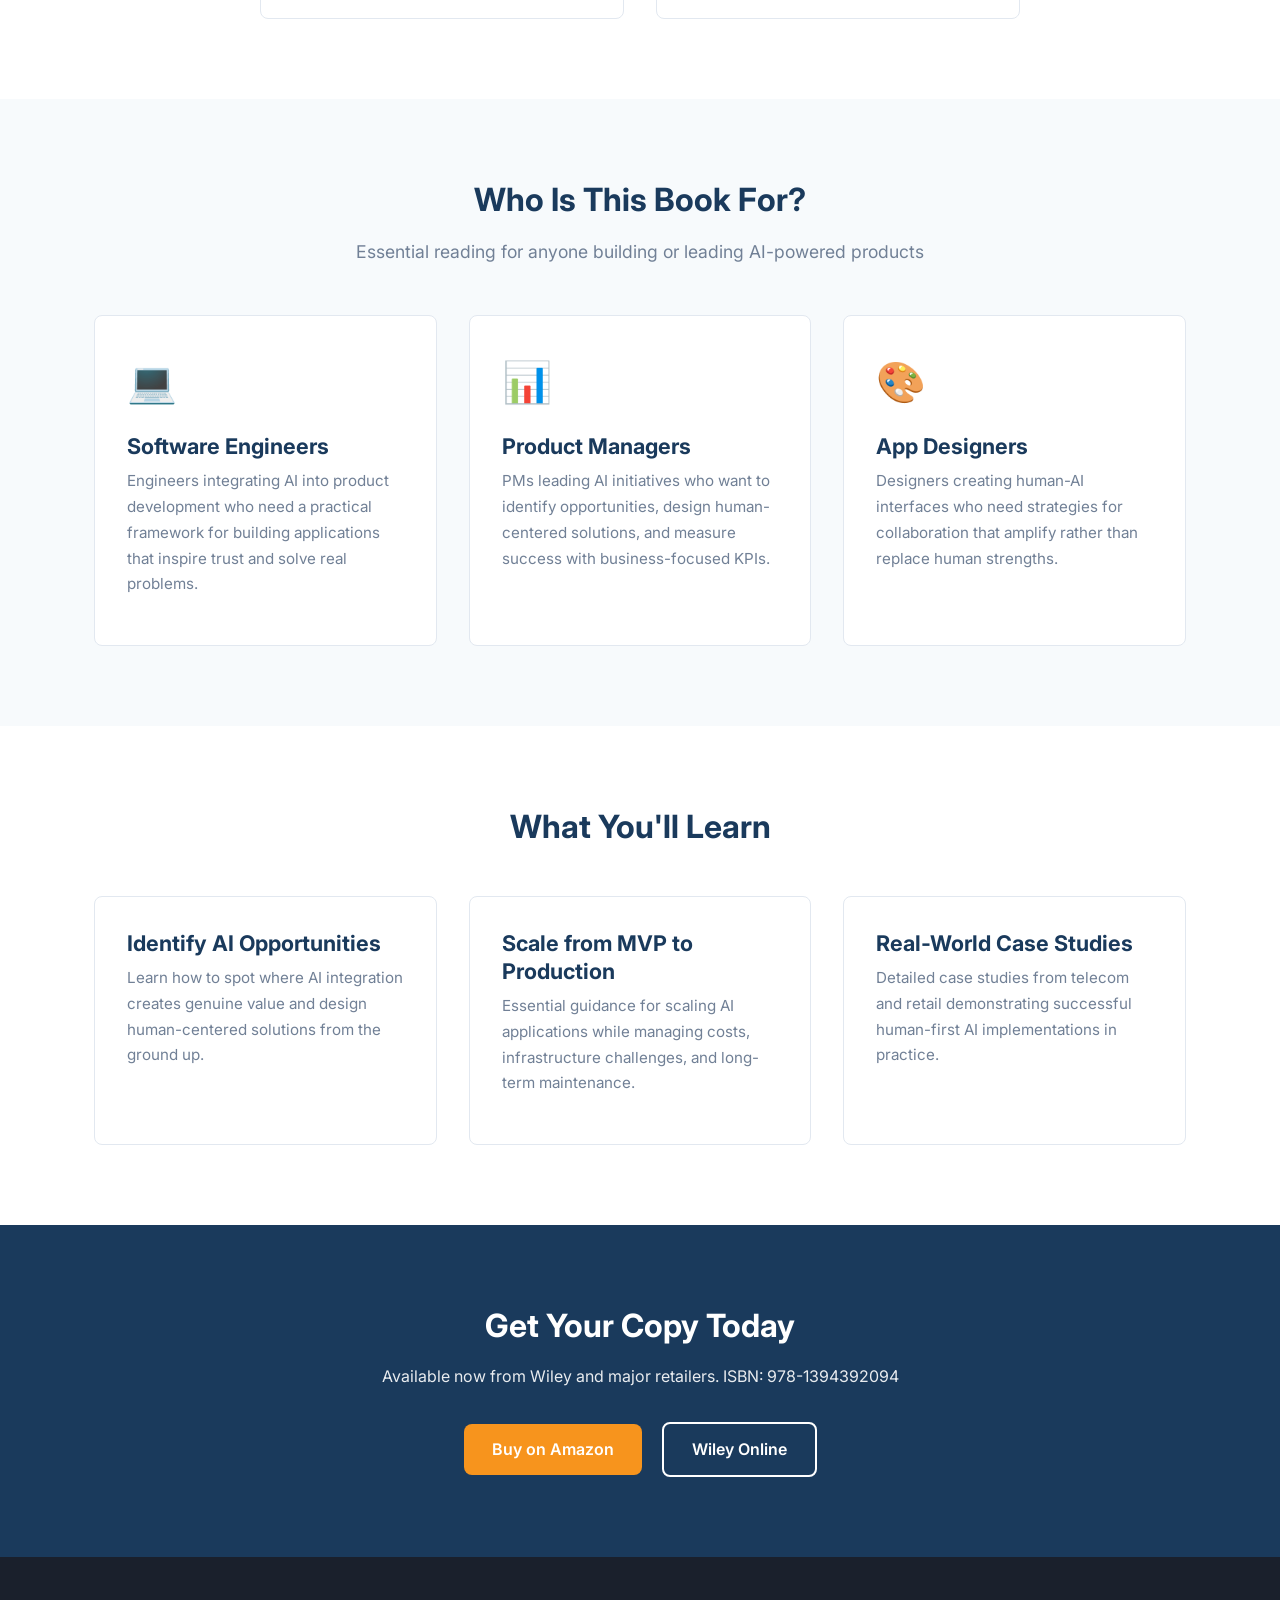
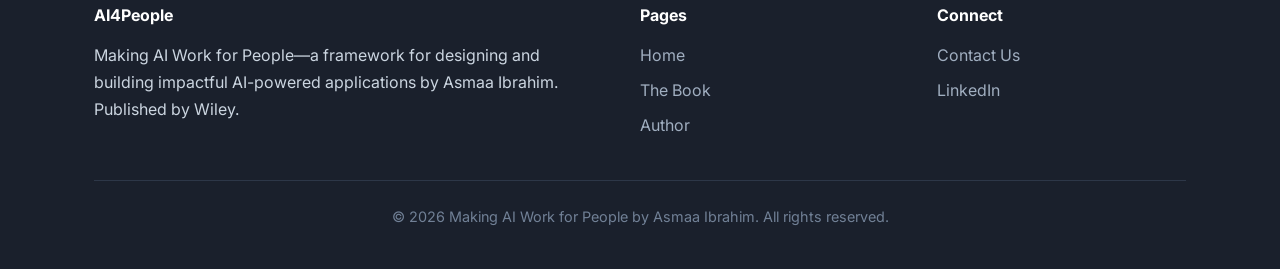
==== commit 1dc51de4: "Fix book cover image path: use .svg instead of .png The actual image file is book-cover.svg, not .pn" ====
--- a/index.html
+++ b/index.html
@@ -37,7 +37,7 @@
         </div>
         <div class="hero-image">
           <div class="book-cover">
-            <img src="images/book-cover.png" alt="Making AI Work for People book cover by Asmaa Ibrahim - A Framework for Designing and Building Impactful AI-Powered Applications">
+            <img src="images/book-cover.svg" alt="Making AI Work for People book cover by Asmaa Ibrahim - A Framework for Designing and Building Impactful AI-Powered Applications">
           </div>
         </div>
       </div>
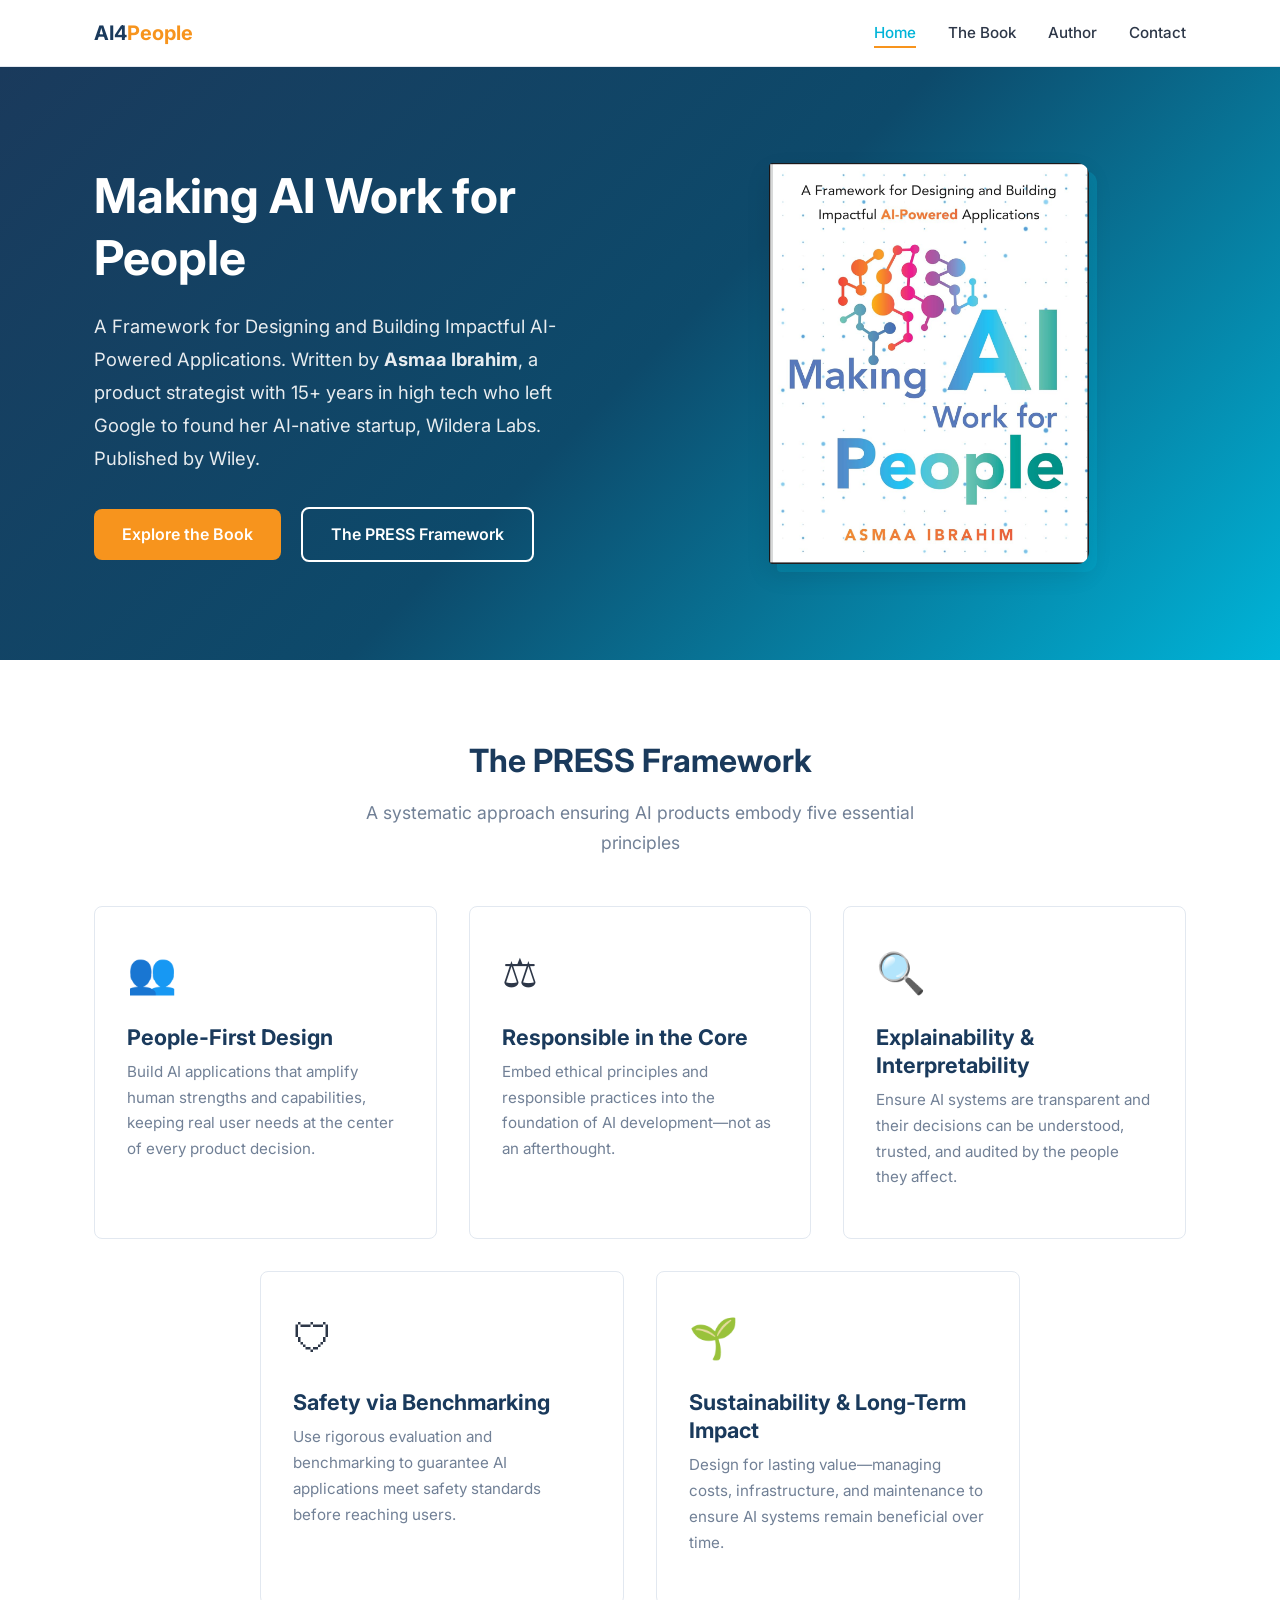
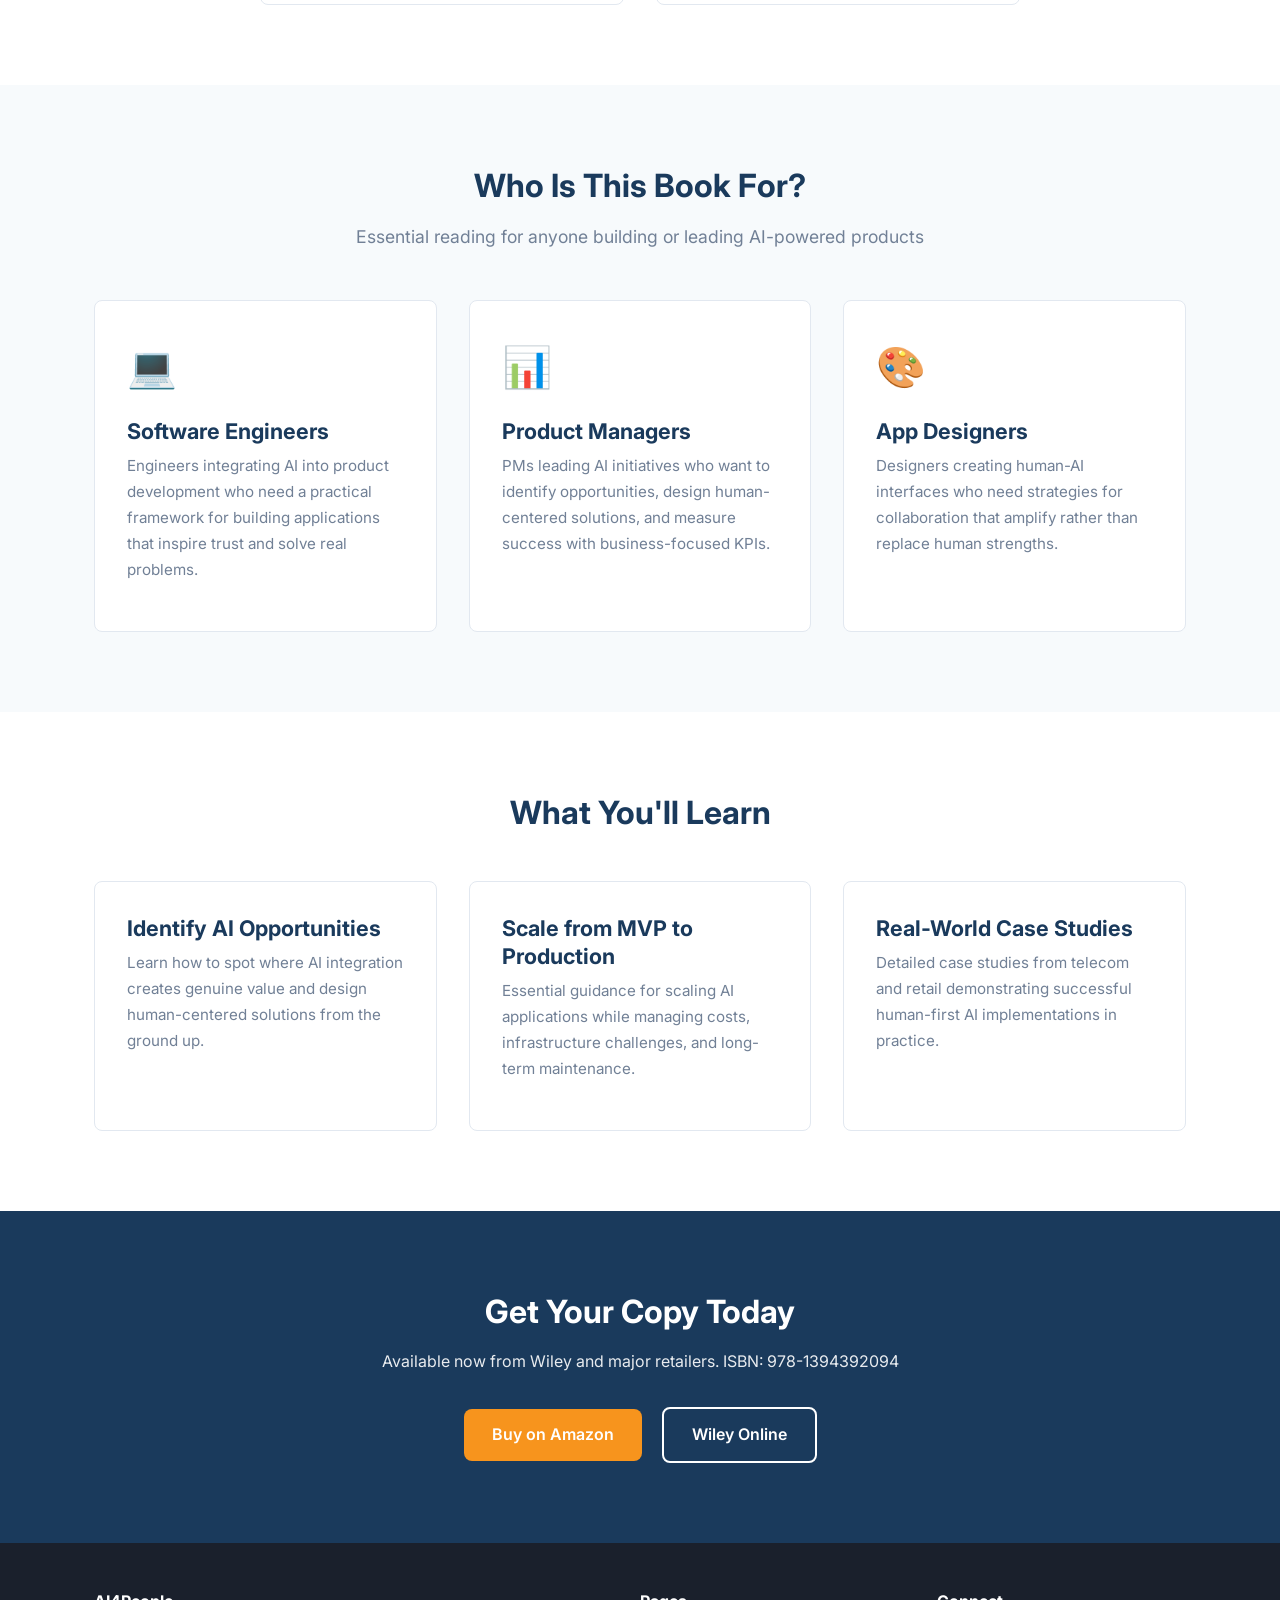
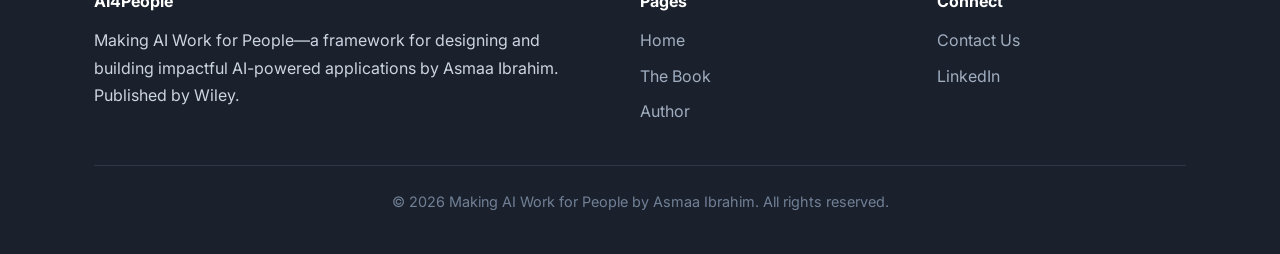
==== commit 9e615faf: "Use actual book cover image instead of SVG placeholder Switch from book-cover.svg to the real cover " ====
--- a/index.html
+++ b/index.html
@@ -37,7 +37,7 @@
         </div>
         <div class="hero-image">
           <div class="book-cover">
-            <img src="images/book-cover.svg" alt="Making AI Work for People book cover by Asmaa Ibrahim - A Framework for Designing and Building Impactful AI-Powered Applications">
+            <img src="images/71weE8AUKQL._SL1500_.jpg" alt="Making AI Work for People book cover by Asmaa Ibrahim - A Framework for Designing and Building Impactful AI-Powered Applications">
           </div>
         </div>
       </div>
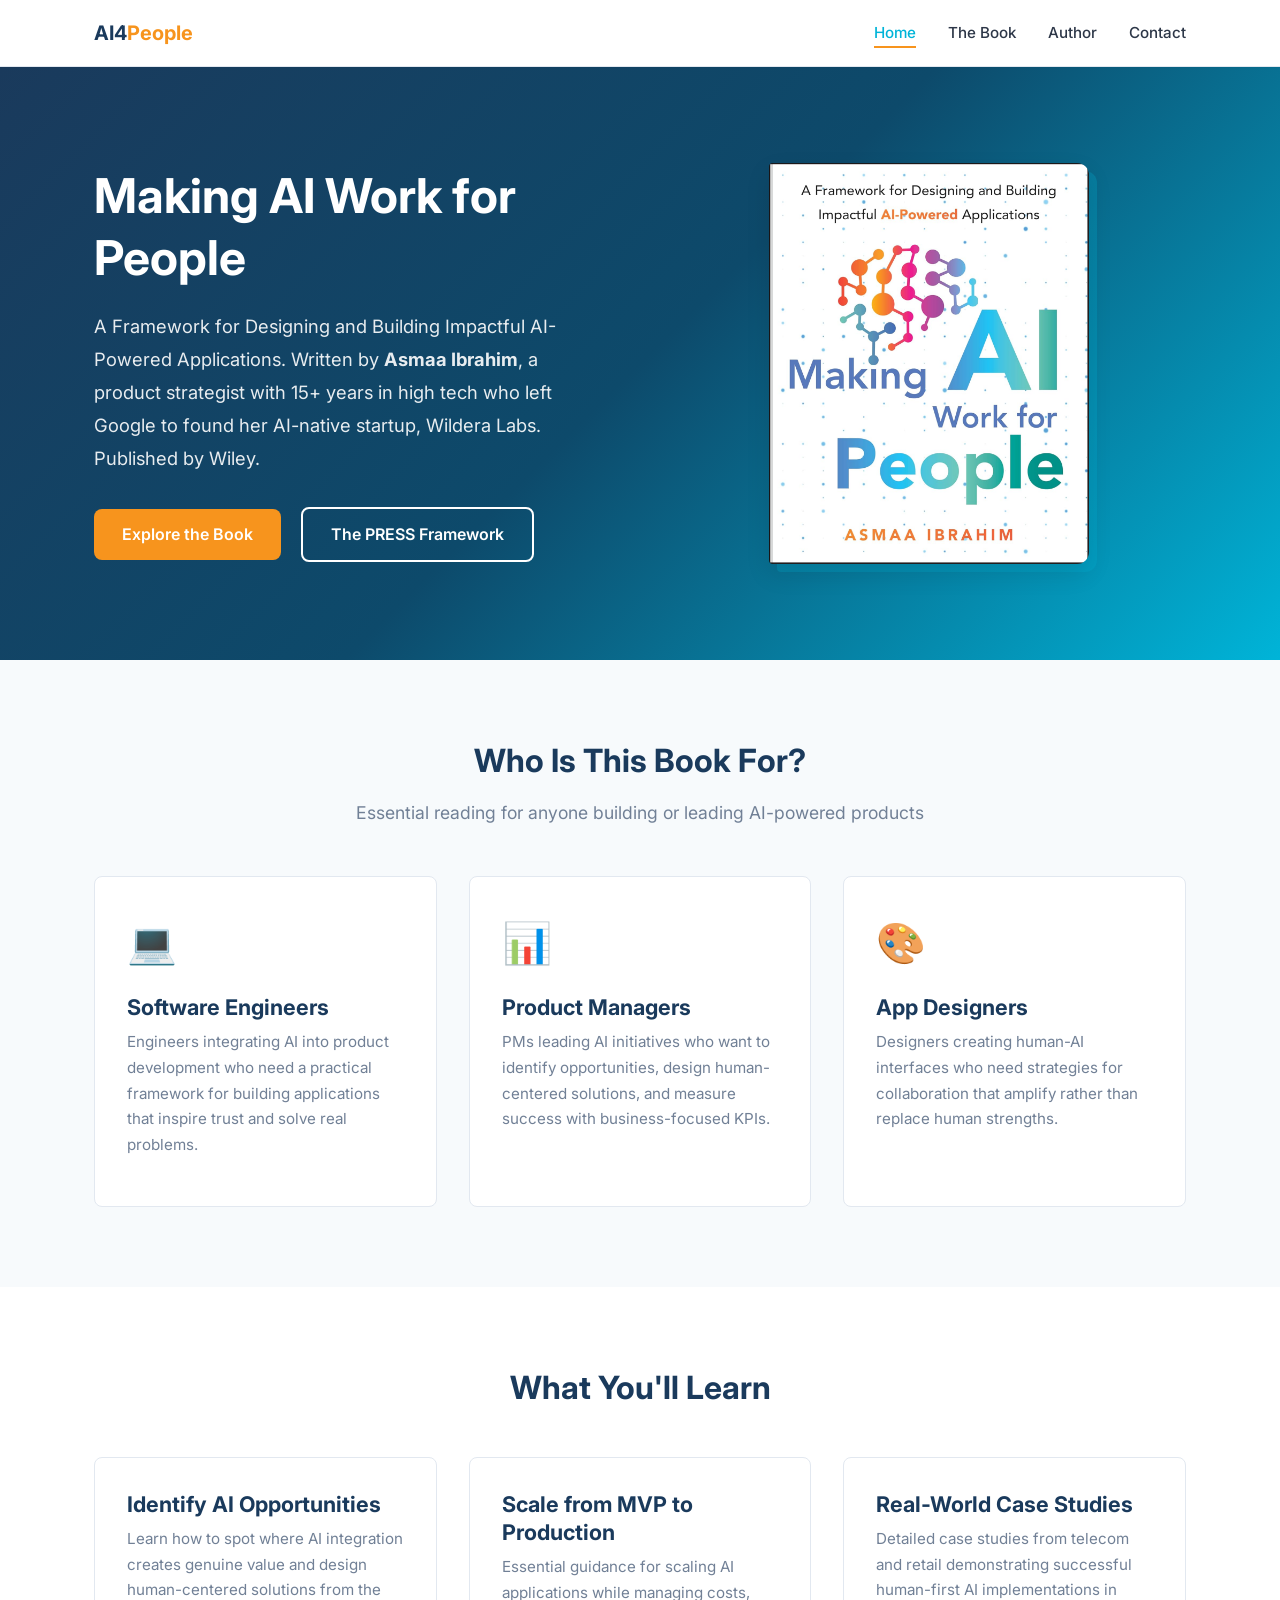
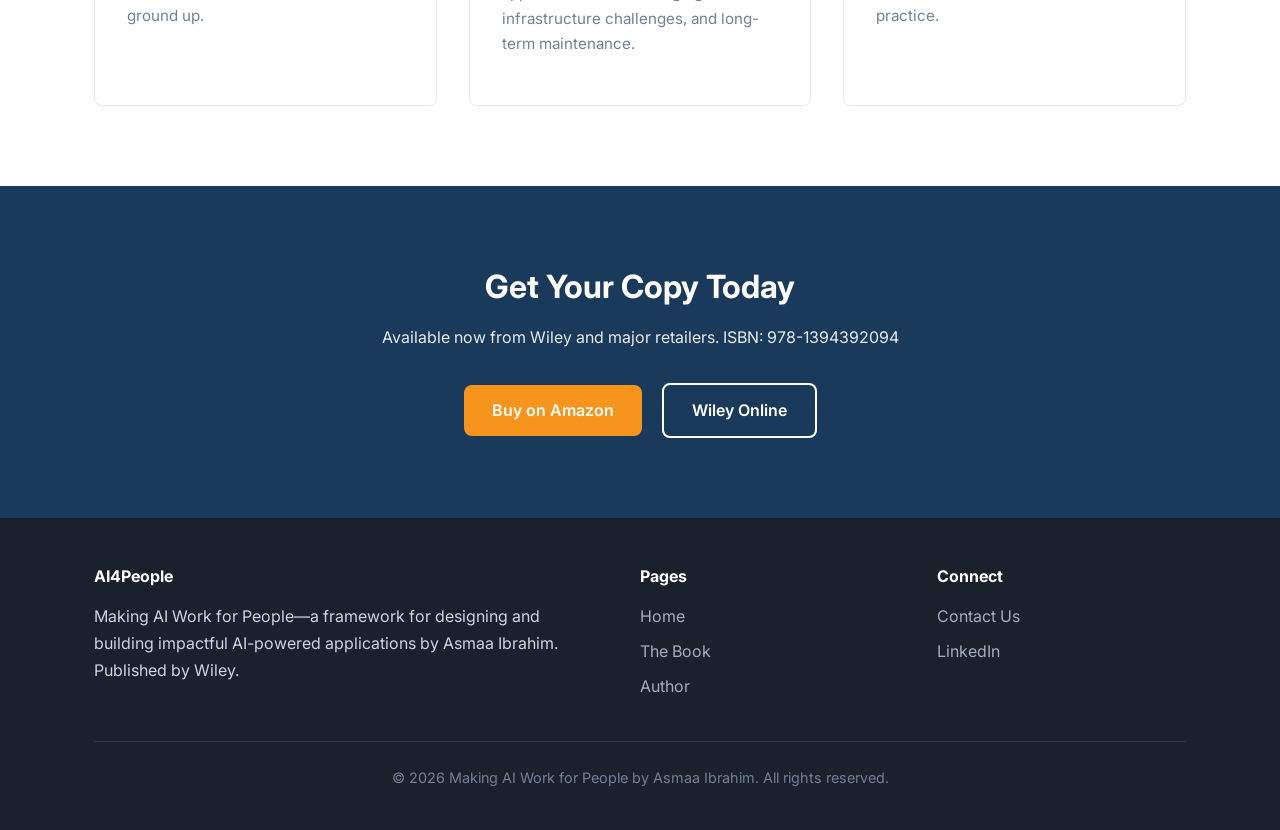
==== commit e9c3ca5f: "Remove PRESS Framework section from homepage Already covered on The Book page, no need to duplicate " ====
--- a/index.html
+++ b/index.html
@@ -39,45 +39,6 @@
           <div class="book-cover">
             <img src="images/71weE8AUKQL._SL1500_.jpg" alt="Making AI Work for People book cover by Asmaa Ibrahim - A Framework for Designing and Building Impactful AI-Powered Applications">
           </div>
-        </div>
-      </div>
-    </div>
-  </section>
-
-  <!-- PRESS Framework Overview -->
-  <section class="section">
-    <div class="container">
-      <div class="section-header">
-        <h2>The PRESS Framework</h2>
-        <p>A systematic approach ensuring AI products embody five essential principles</p>
-      </div>
-      <div class="card-grid">
-        <div class="card">
-          <div class="card-icon">&#128101;</div>
-          <h3>People-First Design</h3>
-          <p>Build AI applications that amplify human strengths and capabilities, keeping real user needs at the center of every product decision.</p>
-        </div>
-        <div class="card">
-          <div class="card-icon">&#9878;</div>
-          <h3>Responsible in the Core</h3>
-          <p>Embed ethical principles and responsible practices into the foundation of AI development&#8212;not as an afterthought.</p>
-        </div>
-        <div class="card">
-          <div class="card-icon">&#128269;</div>
-          <h3>Explainability &amp; Interpretability</h3>
-          <p>Ensure AI systems are transparent and their decisions can be understood, trusted, and audited by the people they affect.</p>
-        </div>
-      </div>
-      <div class="card-grid" style="margin-top: 2rem; max-width: 760px; margin-left: auto; margin-right: auto;">
-        <div class="card">
-          <div class="card-icon">&#128737;</div>
-          <h3>Safety via Benchmarking</h3>
-          <p>Use rigorous evaluation and benchmarking to guarantee AI applications meet safety standards before reaching users.</p>
-        </div>
-        <div class="card">
-          <div class="card-icon">&#127793;</div>
-          <h3>Sustainability &amp; Long-Term Impact</h3>
-          <p>Design for lasting value&#8212;managing costs, infrastructure, and maintenance to ensure AI systems remain beneficial over time.</p>
         </div>
       </div>
     </div>
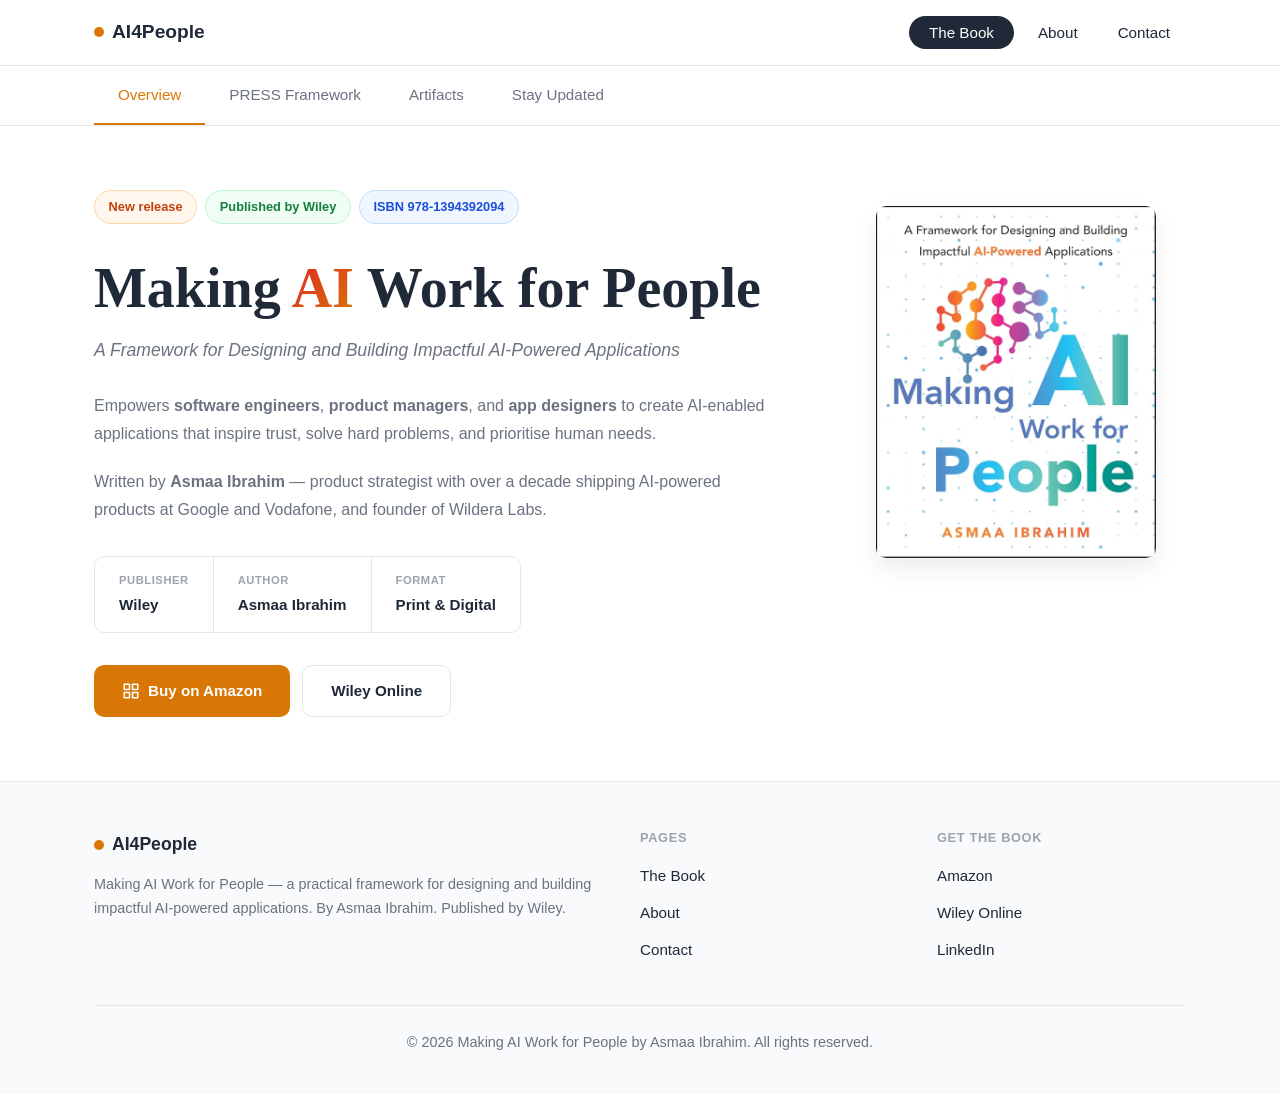
==== commit 94bdba4d: "Redesign site with new tabbed UI for The Book page - Replace multi-page layout with single tabbed pa" ====
--- a/index.html
+++ b/index.html
@@ -5,135 +5,9 @@
   <meta name="viewport" content="width=device-width, initial-scale=1.0">
   <meta name="description" content="Making AI Work for People by Asmaa Ibrahim - A framework for designing and building impactful AI-powered applications. Published by Wiley.">
   <title>Making AI Work for People | Asmaa Ibrahim</title>
-  <link rel="preconnect" href="https://fonts.googleapis.com">
-  <link href="https://fonts.googleapis.com/css2?family=Inter:wght@400;500;600;700&display=swap" rel="stylesheet">
-  <link rel="stylesheet" href="css/style.css">
+  <meta http-equiv="refresh" content="0; url=artifacts.html">
 </head>
 <body>
-
-  <!-- Navigation -->
-  <nav class="navbar">
-    <div class="container">
-      <a href="index.html" class="logo">AI4<span>People</span></a>
-      <button class="nav-toggle" aria-label="Toggle navigation">&#9776;</button>
-      <ul class="nav-links">
-        <li><a href="index.html">Home</a></li>
-        <li><a href="artifacts.html">The Book</a></li>
-        <li><a href="author.html">Author</a></li>
-        <li><a href="contact.html">Contact</a></li>
-      </ul>
-    </div>
-  </nav>
-
-  <!-- Hero -->
-  <section class="hero">
-    <div class="container">
-      <div class="hero-grid">
-        <div>
-          <h1>Making AI Work for People</h1>
-          <p>A Framework for Designing and Building Impactful AI-Powered Applications. Written by <strong>Asmaa Ibrahim</strong>, a product strategist with 15+ years in high tech who left Google to found her AI-native startup, Wildera Labs. Published by Wiley.</p>
-          <a href="artifacts.html" class="btn btn-primary">Explore the Book</a>
-          <a href="artifacts.html" class="btn btn-outline" style="color:#fff;border-color:#fff;">The PRESS Framework</a>
-        </div>
-        <div class="hero-image">
-          <div class="book-cover">
-            <img src="images/71weE8AUKQL._SL1500_.jpg" alt="Making AI Work for People book cover by Asmaa Ibrahim - A Framework for Designing and Building Impactful AI-Powered Applications">
-          </div>
-        </div>
-      </div>
-    </div>
-  </section>
-
-  <!-- Who Is This For -->
-  <section class="section section-alt">
-    <div class="container">
-      <div class="section-header">
-        <h2>Who Is This Book For?</h2>
-        <p>Essential reading for anyone building or leading AI-powered products</p>
-      </div>
-      <div class="card-grid">
-        <div class="card">
-          <div class="card-icon">&#128187;</div>
-          <h3>Software Engineers</h3>
-          <p>Engineers integrating AI into product development who need a practical framework for building applications that inspire trust and solve real problems.</p>
-        </div>
-        <div class="card">
-          <div class="card-icon">&#128202;</div>
-          <h3>Product Managers</h3>
-          <p>PMs leading AI initiatives who want to identify opportunities, design human-centered solutions, and measure success with business-focused KPIs.</p>
-        </div>
-        <div class="card">
-          <div class="card-icon">&#127912;</div>
-          <h3>App Designers</h3>
-          <p>Designers creating human-AI interfaces who need strategies for collaboration that amplify rather than replace human strengths.</p>
-        </div>
-      </div>
-    </div>
-  </section>
-
-  <!-- What You'll Learn -->
-  <section class="section">
-    <div class="container">
-      <div class="section-header">
-        <h2>What You'll Learn</h2>
-      </div>
-      <div class="card-grid">
-        <div class="card">
-          <h3>Identify AI Opportunities</h3>
-          <p>Learn how to spot where AI integration creates genuine value and design human-centered solutions from the ground up.</p>
-        </div>
-        <div class="card">
-          <h3>Scale from MVP to Production</h3>
-          <p>Essential guidance for scaling AI applications while managing costs, infrastructure challenges, and long-term maintenance.</p>
-        </div>
-        <div class="card">
-          <h3>Real-World Case Studies</h3>
-          <p>Detailed case studies from telecom and retail demonstrating successful human-first AI implementations in practice.</p>
-        </div>
-      </div>
-    </div>
-  </section>
-
-  <!-- CTA -->
-  <section class="section" style="background: var(--primary); color: #fff; text-align: center;">
-    <div class="container">
-      <h2 style="color: #fff;">Get Your Copy Today</h2>
-      <p style="max-width: 600px; margin: 1rem auto 2rem; opacity: 0.9;">Available now from Wiley and major retailers. ISBN: 978-1394392094</p>
-      <a href="https://www.amazon.com/Making-Work-People-AI-Powered-Applications/dp/1394392095" class="btn btn-primary" style="margin-right: 1rem;" target="_blank" rel="noopener">Buy on Amazon</a>
-      <a href="https://onlinelibrary.wiley.com/doi/book/10.1002/9781394406463" class="btn btn-outline" style="color:#fff;border-color:#fff;" target="_blank" rel="noopener">Wiley Online</a>
-    </div>
-  </section>
-
-  <!-- Footer -->
-  <footer class="footer">
-    <div class="container">
-      <div class="footer-grid">
-        <div>
-          <h4>AI4People</h4>
-          <p>Making AI Work for People&#8212;a framework for designing and building impactful AI-powered applications by Asmaa Ibrahim. Published by Wiley.</p>
-        </div>
-        <div>
-          <h4>Pages</h4>
-          <ul class="footer-links">
-            <li><a href="index.html">Home</a></li>
-            <li><a href="artifacts.html">The Book</a></li>
-            <li><a href="author.html">Author</a></li>
-          </ul>
-        </div>
-        <div>
-          <h4>Connect</h4>
-          <ul class="footer-links">
-            <li><a href="contact.html">Contact Us</a></li>
-            <li><a href="https://www.linkedin.com/in/asmaa-ibrahim/" target="_blank" rel="noopener">LinkedIn</a></li>
-          </ul>
-        </div>
-      </div>
-      <div class="footer-bottom">
-        <p>&copy; 2026 Making AI Work for People by Asmaa Ibrahim. All rights reserved.</p>
-      </div>
-    </div>
-  </footer>
-
-  <script src="js/main.js"></script>
+  <p>Redirecting to <a href="artifacts.html">The Book</a>...</p>
 </body>
 </html>
